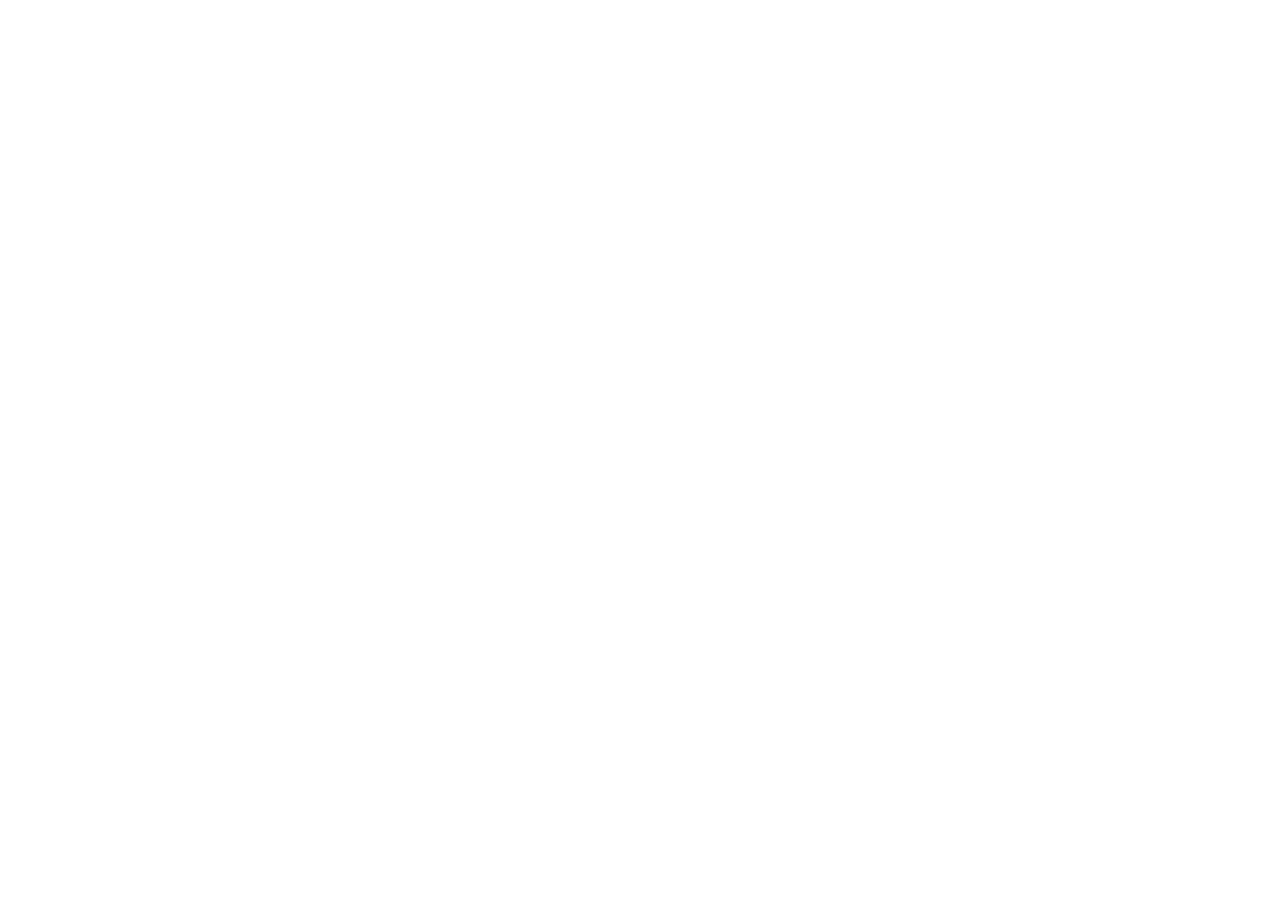
==== 大事件项目/index.html @ 93f0a76f "init project" ====
<!DOCTYPE html>
<html lang="en">
<head>
    <meta charset="UTF-8">
    <meta http-equiv="X-UA-Compatible" content="IE=edge">
    <meta name="viewport" content="width=device-width, initial-scale=1.0">
    <title>Document</title>
</head>
<body>
    
</body>
</html>
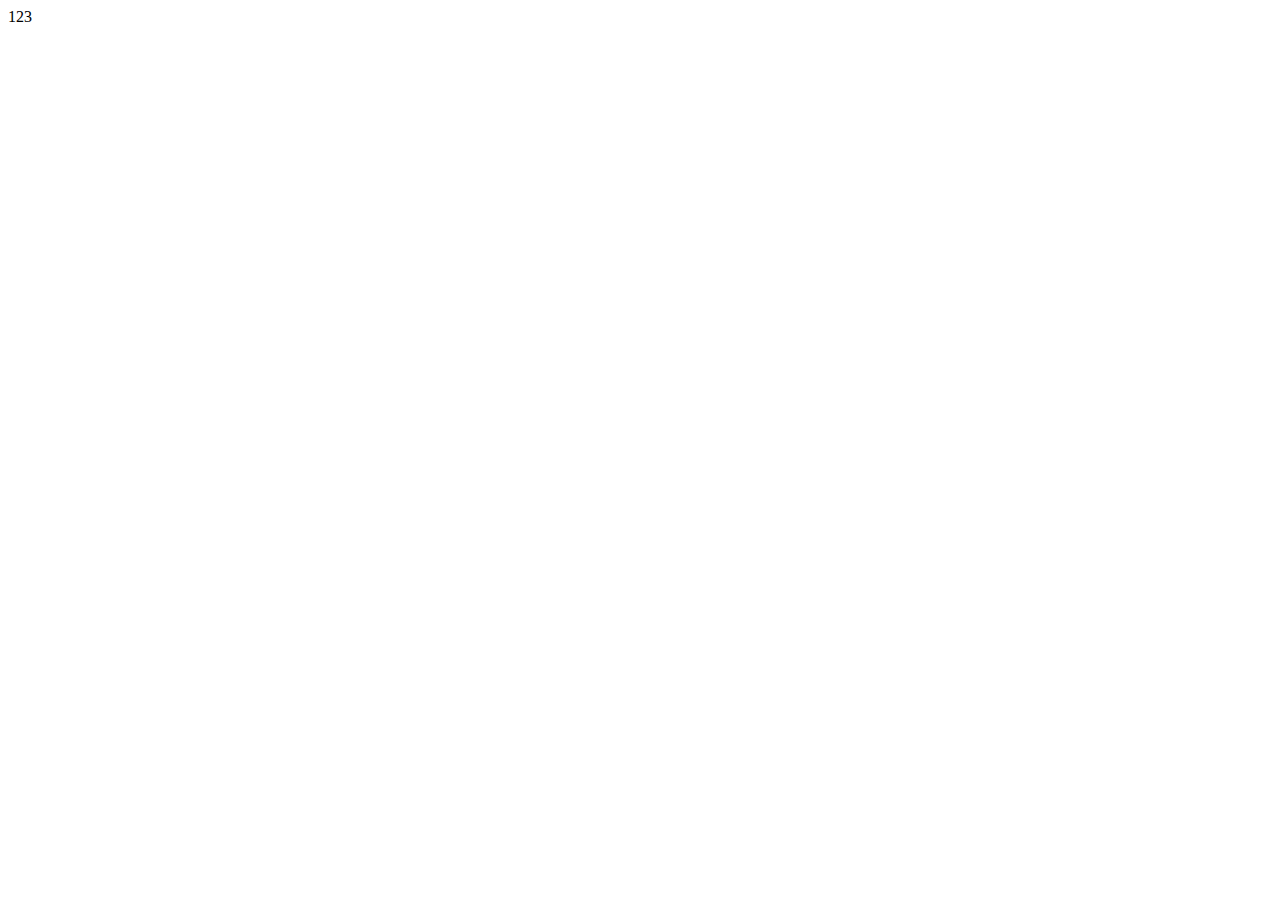
==== commit 464b5185: "完成了登录注册功能的开发" ====
--- a/大事件项目/index.html
+++ b/大事件项目/index.html
@@ -7,6 +7,6 @@
     <title>Document</title>
 </head>
 <body>
-    
+    <div> 123</div>
 </body>
 </html>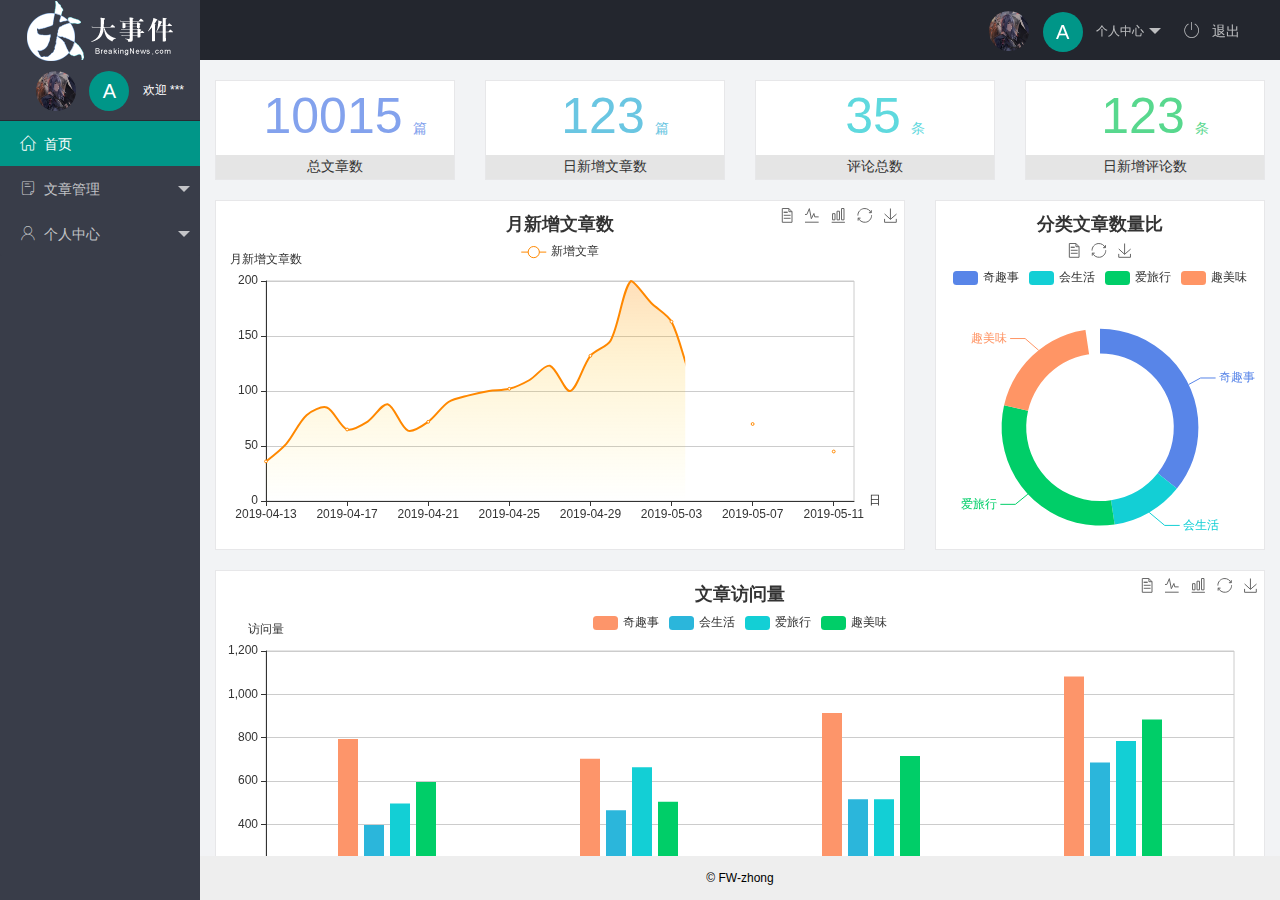
==== commit c404fee9: "完成了主页功能的开发" ====
--- a/大事件项目/index.html
+++ b/大事件项目/index.html
@@ -1,12 +1,96 @@
 <!DOCTYPE html>
 <html lang="en">
+
 <head>
     <meta charset="UTF-8">
     <meta http-equiv="X-UA-Compatible" content="IE=edge">
     <meta name="viewport" content="width=device-width, initial-scale=1.0">
-    <title>Document</title>
+    <title>后台主页</title>
+    <link rel="stylesheet" href="./assets/lib/layui/css/layui.css">
+    <link rel="stylesheet" href="./assets/css/index.css">
+    <link rel="stylesheet" href="./assets/fonts/iconfont.css">
 </head>
+
 <body>
-    <div> 123</div>
+    <div class="layui-layout layui-layout-admin">
+        <div class="layui-header">
+            <div class="layui-logo layui-hide-xs layui-bg-black">
+                <img src="./assets/images/logo.png">
+            </div>
+            <!-- 头部区域（可配合layui 已有的水平导航） -->
+            <ul class="layui-nav layui-layout-left">
+                <!-- 移动端显示 -->
+                <li class="layui-nav-item layui-show-xs-inline-block layui-hide-sm" lay-header-event="menuLeft">
+                    <i class="layui-icon layui-icon-spread-left"></i>
+                </li>
+            </ul>
+            <ul class="layui-nav layui-layout-right">
+                <li class="layui-nav-item layui-hide layui-show-md-inline-block">
+                    <a href="javascript:;" class="userinfo">
+                        <img src="./assets/images/dinisha.png" class="layui-nav-img">
+                        <span class="text-avatar">A</span>
+                        个人中心
+                    </a>
+                    <dl class="layui-nav-child">
+                        <dd><a href="">基本资料</a></dd>
+                        <dd><a href="">更换头像</a></dd>
+                        <dd><a href="">重置密码</a></dd>
+                    </dl>
+                </li>
+                <li class="layui-nav-item">
+                    <a href="javascript:;" id="btnLogout"><span class="iconfont icon-tuichu"></span> 退出</a>
+                </li>
+            </ul>
+        </div>
+
+        <div class="layui-side layui-bg-black">
+            <div class="layui-side-scroll">
+                <div  class="userinfo">
+                    <img src="./assets/images/dinisha.png" class="layui-nav-img">
+                    <span class="text-avatar">A</span>
+                    <span id="welcome">欢迎 ***</span>
+                </div>
+                <!-- 左侧导航区域（可配合layui已有的垂直导航） -->
+                <ul class="layui-nav layui-nav-tree" lay-shrink="all">
+                    <li class="layui-nav-item layui-this"><a href="./home/dashboard.html" target="fm">
+                            <span class="iconfont icon-home"></span>首页</a></li>
+                    <li class="layui-nav-item">
+                        <a class="" href="javascript:;">
+                            <span class="iconfont icon-16"></span>文章管理</a>
+                        <dl class="layui-nav-child">
+                            <dd><a href="javascript:;"><i class="layui-icon layui-icon-app"></i> 文章类别</a></dd>
+                            <dd><a href="javascript:;"><i class="layui-icon layui-icon-app"></i> 文章列表</a></dd>
+                            <dd><a href="javascript:;"><i class="layui-icon layui-icon-app"></i> 发布文章</a></dd>
+                        </dl>
+                    </li>
+                    <li class="layui-nav-item">
+                        <a href="javascript:;">
+                            <span class="iconfont icon-user"></span>个人中心</a>
+                        <dl class="layui-nav-child">
+                            <dd><a href="javascript:;"><i class="layui-icon layui-icon-app"></i> 基本资料</a></dd>
+                            <dd><a href="javascript:;"><i class="layui-icon layui-icon-app"></i> 更换头像</a></dd>
+                            <dd><a href="javascript:;"><i class="layui-icon layui-icon-app"></i> 重置密码</a></dd>
+                        </dl>
+                    </li>
+                </ul>
+            </div>
+        </div>
+
+        <div class="layui-body">
+            <!-- 内容主体区域 -->
+            <iframe name="fm" src="./home/dashboard.html" frameborder="0">
+
+            </iframe>
+        </div>
+
+        <div class="layui-footer">
+            © FW-zhong
+        </div>
+    </div>
+    <script src="./assets/lib/layui/layui.all.js"></script>
+    <script src="./assets/lib/jquery.js"></script>
+    <script src="./assets/js/baseAPI.js"></script>
+    <script src="./assets/js/index.js"></script>
 </body>
+
 </html>--- a/大事件项目/assets/lib/layui/css/layui.css
+++ b/大事件项目/assets/lib/layui/css/layui.css
@@ -0,0 +1,2 @@
+/** layui-v2.5.5 MIT License By https://www.layui.com */
+ .layui-inline,img{display:inline-block;vertical-align:middle}h1,h2,h3,h4,h5,h6{font-weight:400}.layui-edge,.layui-header,.layui-inline,.layui-main{position:relative}.layui-body,.layui-edge,.layui-elip{overflow:hidden}.layui-btn,.layui-edge,.layui-inline,img{vertical-align:middle}.layui-btn,.layui-disabled,.layui-icon,.layui-unselect{-moz-user-select:none;-webkit-user-select:none;-ms-user-select:none}.layui-elip,.layui-form-checkbox span,.layui-form-pane .layui-form-label{text-overflow:ellipsis;white-space:nowrap}.layui-breadcrumb,.layui-tree-btnGroup{visibility:hidden}blockquote,body,button,dd,div,dl,dt,form,h1,h2,h3,h4,h5,h6,input,li,ol,p,pre,td,textarea,th,ul{margin:0;padding:0;-webkit-tap-highlight-color:rgba(0,0,0,0)}a:active,a:hover{outline:0}img{border:none}li{list-style:none}table{border-collapse:collapse;border-spacing:0}h4,h5,h6{font-size:100%}button,input,optgroup,option,select,textarea{font-family:inherit;font-size:inherit;font-style:inherit;font-weight:inherit;outline:0}pre{white-space:pre-wrap;white-space:-moz-pre-wrap;white-space:-pre-wrap;white-space:-o-pre-wrap;word-wrap:break-word}body{line-height:24px;font:14px Helvetica Neue,Helvetica,PingFang SC,Tahoma,Arial,sans-serif}hr{height:1px;margin:10px 0;border:0;clear:both}a{color:#333;text-decoration:none}a:hover{color:#777}a cite{font-style:normal;*cursor:pointer}.layui-border-box,.layui-border-box *{box-sizing:border-box}.layui-box,.layui-box *{box-sizing:content-box}.layui-clear{clear:both;*zoom:1}.layui-clear:after{content:'\20';clear:both;*zoom:1;display:block;height:0}.layui-inline{*display:inline;*zoom:1}.layui-edge{display:inline-block;width:0;height:0;border-width:6px;border-style:dashed;border-color:transparent}.layui-edge-top{top:-4px;border-bottom-color:#999;border-bottom-style:solid}.layui-edge-right{border-left-color:#999;border-left-style:solid}.layui-edge-bottom{top:2px;border-top-color:#999;border-top-style:solid}.layui-edge-left{border-right-color:#999;border-right-style:solid}.layui-disabled,.layui-disabled:hover{color:#d2d2d2!important;cursor:not-allowed!important}.layui-circle{border-radius:100%}.layui-show{display:block!important}.layui-hide{display:none!important}@font-face{font-family:layui-icon;src:url(../font/iconfont.eot?v=250);src:url(../font/iconfont.eot?v=250#iefix) format('embedded-opentype'),url(../font/iconfont.woff2?v=250) format('woff2'),url(../font/iconfont.woff?v=250) format('woff'),url(../font/iconfont.ttf?v=250) format('truetype'),url(../font/iconfont.svg?v=250#layui-icon) format('svg')}.layui-icon{font-family:layui-icon!important;font-size:16px;font-style:normal;-webkit-font-smoothing:antialiased;-moz-osx-font-smoothing:grayscale}.layui-icon-reply-fill:before{content:"\e611"}.layui-icon-set-fill:before{content:"\e614"}.layui-icon-menu-fill:before{content:"\e60f"}.layui-icon-search:before{content:"\e615"}.layui-icon-share:before{content:"\e641"}.layui-icon-set-sm:before{content:"\e620"}.layui-icon-engine:before{content:"\e628"}.layui-icon-close:before{content:"\1006"}.layui-icon-close-fill:before{content:"\1007"}.layui-icon-chart-screen:before{content:"\e629"}.layui-icon-star:before{content:"\e600"}.layui-icon-circle-dot:before{content:"\e617"}.layui-icon-chat:before{content:"\e606"}.layui-icon-release:before{content:"\e609"}.layui-icon-list:before{content:"\e60a"}.layui-icon-chart:before{content:"\e62c"}.layui-icon-ok-circle:before{content:"\1005"}.layui-icon-layim-theme:before{content:"\e61b"}.layui-icon-table:before{content:"\e62d"}.layui-icon-right:before{content:"\e602"}.layui-icon-left:before{content:"\e603"}.layui-icon-cart-simple:before{content:"\e698"}.layui-icon-face-cry:before{content:"\e69c"}.layui-icon-face-smile:before{content:"\e6af"}.layui-icon-survey:before{content:"\e6b2"}.layui-icon-tree:before{content:"\e62e"}.layui-icon-upload-circle:before{content:"\e62f"}.layui-icon-add-circle:before{content:"\e61f"}.layui-icon-download-circle:before{content:"\e601"}.layui-icon-templeate-1:before{content:"\e630"}.layui-icon-util:before{content:"\e631"}.layui-icon-face-surprised:before{content:"\e664"}.layui-icon-edit:before{content:"\e642"}.layui-icon-speaker:before{content:"\e645"}.layui-icon-down:before{content:"\e61a"}.layui-icon-file:before{content:"\e621"}.layui-icon-layouts:before{content:"\e632"}.layui-icon-rate-half:before{content:"\e6c9"}.layui-icon-add-circle-fine:before{content:"\e608"}.layui-icon-prev-circle:before{content:"\e633"}.layui-icon-read:before{content:"\e705"}.layui-icon-404:before{content:"\e61c"}.layui-icon-carousel:before{content:"\e634"}.layui-icon-help:before{content:"\e607"}.layui-icon-code-circle:before{content:"\e635"}.layui-icon-water:before{content:"\e636"}.layui-icon-username:before{content:"\e66f"}.layui-icon-find-fill:before{content:"\e670"}.layui-icon-about:before{content:"\e60b"}.layui-icon-location:before{content:"\e715"}.layui-icon-up:before{content:"\e619"}.layui-icon-pause:before{content:"\e651"}.layui-icon-date:before{content:"\e637"}.layui-icon-layim-uploadfile:before{content:"\e61d"}.layui-icon-delete:before{content:"\e640"}.layui-icon-play:before{content:"\e652"}.layui-icon-top:before{content:"\e604"}.layui-icon-friends:before{content:"\e612"}.layui-icon-refresh-3:before{content:"\e9aa"}.layui-icon-ok:before{content:"\e605"}.layui-icon-layer:before{content:"\e638"}.layui-icon-face-smile-fine:before{content:"\e60c"}.layui-icon-dollar:before{content:"\e659"}.layui-icon-group:before{content:"\e613"}.layui-icon-layim-download:before{content:"\e61e"}.layui-icon-picture-fine:before{content:"\e60d"}.layui-icon-link:before{content:"\e64c"}.layui-icon-diamond:before{content:"\e735"}.layui-icon-log:before{content:"\e60e"}.layui-icon-rate-solid:before{content:"\e67a"}.layui-icon-fonts-del:before{content:"\e64f"}.layui-icon-unlink:before{content:"\e64d"}.layui-icon-fonts-clear:before{content:"\e639"}.layui-icon-triangle-r:before{content:"\e623"}.layui-icon-circle:before{content:"\e63f"}.layui-icon-radio:before{content:"\e643"}.layui-icon-align-center:before{content:"\e647"}.layui-icon-align-right:before{content:"\e648"}.layui-icon-align-left:before{content:"\e649"}.layui-icon-loading-1:before{content:"\e63e"}.layui-icon-return:before{content:"\e65c"}.layui-icon-fonts-strong:before{content:"\e62b"}.layui-icon-upload:before{content:"\e67c"}.layui-icon-dialogue:before{content:"\e63a"}.layui-icon-video:before{content:"\e6ed"}.layui-icon-headset:before{content:"\e6fc"}.layui-icon-cellphone-fine:before{content:"\e63b"}.layui-icon-add-1:before{content:"\e654"}.layui-icon-face-smile-b:before{content:"\e650"}.layui-icon-fonts-html:before{content:"\e64b"}.layui-icon-form:before{content:"\e63c"}.layui-icon-cart:before{content:"\e657"}.layui-icon-camera-fill:before{content:"\e65d"}.layui-icon-tabs:before{content:"\e62a"}.layui-icon-fonts-code:before{content:"\e64e"}.layui-icon-fire:before{content:"\e756"}.layui-icon-set:before{content:"\e716"}.layui-icon-fonts-u:before{content:"\e646"}.layui-icon-triangle-d:before{content:"\e625"}.layui-icon-tips:before{content:"\e702"}.layui-icon-picture:before{content:"\e64a"}.layui-icon-more-vertical:before{content:"\e671"}.layui-icon-flag:before{content:"\e66c"}.layui-icon-loading:before{content:"\e63d"}.layui-icon-fonts-i:before{content:"\e644"}.layui-icon-refresh-1:before{content:"\e666"}.layui-icon-rmb:before{content:"\e65e"}.layui-icon-home:before{content:"\e68e"}.layui-icon-user:before{content:"\e770"}.layui-icon-notice:before{content:"\e667"}.layui-icon-login-weibo:before{content:"\e675"}.layui-icon-voice:before{content:"\e688"}.layui-icon-upload-drag:before{content:"\e681"}.layui-icon-login-qq:before{content:"\e676"}.layui-icon-snowflake:before{content:"\e6b1"}.layui-icon-file-b:before{content:"\e655"}.layui-icon-template:before{content:"\e663"}.layui-icon-auz:before{content:"\e672"}.layui-icon-console:before{content:"\e665"}.layui-icon-app:before{content:"\e653"}.layui-icon-prev:before{content:"\e65a"}.layui-icon-website:before{content:"\e7ae"}.layui-icon-next:before{content:"\e65b"}.layui-icon-component:before{content:"\e857"}.layui-icon-more:before{content:"\e65f"}.layui-icon-login-wechat:before{content:"\e677"}.layui-icon-shrink-right:before{content:"\e668"}.layui-icon-spread-left:before{content:"\e66b"}.layui-icon-camera:before{content:"\e660"}.layui-icon-note:before{content:"\e66e"}.layui-icon-refresh:before{content:"\e669"}.layui-icon-female:before{content:"\e661"}.layui-icon-male:before{content:"\e662"}.layui-icon-password:before{content:"\e673"}.layui-icon-senior:before{content:"\e674"}.layui-icon-theme:before{content:"\e66a"}.layui-icon-tread:before{content:"\e6c5"}.layui-icon-praise:before{content:"\e6c6"}.layui-icon-star-fill:before{content:"\e658"}.layui-icon-rate:before{content:"\e67b"}.layui-icon-template-1:before{content:"\e656"}.layui-icon-vercode:before{content:"\e679"}.layui-icon-cellphone:before{content:"\e678"}.layui-icon-screen-full:before{content:"\e622"}.layui-icon-screen-restore:before{content:"\e758"}.layui-icon-cols:before{content:"\e610"}.layui-icon-export:before{content:"\e67d"}.layui-icon-print:before{content:"\e66d"}.layui-icon-slider:before{content:"\e714"}.layui-icon-addition:before{content:"\e624"}.layui-icon-subtraction:before{content:"\e67e"}.layui-icon-service:before{content:"\e626"}.layui-icon-transfer:before{content:"\e691"}.layui-main{width:1140px;margin:0 auto}.layui-header{z-index:1000;height:60px}.layui-header a:hover{transition:all .5s;-webkit-transition:all .5s}.layui-side{position:fixed;left:0;top:0;bottom:0;z-index:999;width:200px;overflow-x:hidden}.layui-side-scroll{position:relative;width:220px;height:100%;overflow-x:hidden}.layui-body{position:absolute;left:200px;right:0;top:0;bottom:0;z-index:998;width:auto;overflow-y:auto;box-sizing:border-box}.layui-layout-body{overflow:hidden}.layui-layout-admin .layui-header{background-color:#23262E}.layui-layout-admin .layui-side{top:60px;width:200px;overflow-x:hidden}.layui-layout-admin .layui-body{position:fixed;top:60px;bottom:44px}.layui-layout-admin .layui-main{width:auto;margin:0 15px}.layui-layout-admin .layui-footer{position:fixed;left:200px;right:0;bottom:0;height:44px;line-height:44px;padding:0 15px;background-color:#eee}.layui-layout-admin .layui-logo{position:absolute;left:0;top:0;width:200px;height:100%;line-height:60px;text-align:center;color:#009688;font-size:16px}.layui-layout-admin .layui-header .layui-nav{background:0 0}.layui-layout-left{position:absolute!important;left:200px;top:0}.layui-layout-right{position:absolute!important;right:0;top:0}.layui-container{position:relative;margin:0 auto;padding:0 15px;box-sizing:border-box}.layui-fluid{position:relative;margin:0 auto;padding:0 15px}.layui-row:after,.layui-row:before{content:'';display:block;clear:both}.layui-col-lg1,.layui-col-lg10,.layui-col-lg11,.layui-col-lg12,.layui-col-lg2,.layui-col-lg3,.layui-col-lg4,.layui-col-lg5,.layui-col-lg6,.layui-col-lg7,.layui-col-lg8,.layui-col-lg9,.layui-col-md1,.layui-col-md10,.layui-col-md11,.layui-col-md12,.layui-col-md2,.layui-col-md3,.layui-col-md4,.layui-col-md5,.layui-col-md6,.layui-col-md7,.layui-col-md8,.layui-col-md9,.layui-col-sm1,.layui-col-sm10,.layui-col-sm11,.layui-col-sm12,.layui-col-sm2,.layui-col-sm3,.layui-col-sm4,.layui-col-sm5,.layui-col-sm6,.layui-col-sm7,.layui-col-sm8,.layui-col-sm9,.layui-col-xs1,.layui-col-xs10,.layui-col-xs11,.layui-col-xs12,.layui-col-xs2,.layui-col-xs3,.layui-col-xs4,.layui-col-xs5,.layui-col-xs6,.layui-col-xs7,.layui-col-xs8,.layui-col-xs9{position:relative;display:block;box-sizing:border-box}.layui-col-xs1,.layui-col-xs10,.layui-col-xs11,.layui-col-xs12,.layui-col-xs2,.layui-col-xs3,.layui-col-xs4,.layui-col-xs5,.layui-col-xs6,.layui-col-xs7,.layui-col-xs8,.layui-col-xs9{float:left}.layui-col-xs1{width:8.33333333%}.layui-col-xs2{width:16.66666667%}.layui-col-xs3{width:25%}.layui-col-xs4{width:33.33333333%}.layui-col-xs5{width:41.66666667%}.layui-col-xs6{width:50%}.layui-col-xs7{width:58.33333333%}.layui-col-xs8{width:66.66666667%}.layui-col-xs9{width:75%}.layui-col-xs10{width:83.33333333%}.layui-col-xs11{width:91.66666667%}.layui-col-xs12{width:100%}.layui-col-xs-offset1{margin-left:8.33333333%}.layui-col-xs-offset2{margin-left:16.66666667%}.layui-col-xs-offset3{margin-left:25%}.layui-col-xs-offset4{margin-left:33.33333333%}.layui-col-xs-offset5{margin-left:41.66666667%}.layui-col-xs-offset6{margin-left:50%}.layui-col-xs-offset7{margin-left:58.33333333%}.layui-col-xs-offset8{margin-left:66.66666667%}.layui-col-xs-offset9{margin-left:75%}.layui-col-xs-offset10{margin-left:83.33333333%}.layui-col-xs-offset11{margin-left:91.66666667%}.layui-col-xs-offset12{margin-left:100%}@media screen and (max-width:768px){.layui-hide-xs{display:none!important}.layui-show-xs-block{display:block!important}.layui-show-xs-inline{display:inline!important}.layui-show-xs-inline-block{display:inline-block!important}}@media screen and (min-width:768px){.layui-container{width:750px}.layui-hide-sm{display:none!important}.layui-show-sm-block{display:block!important}.layui-show-sm-inline{display:inline!important}.layui-show-sm-inline-block{display:inline-block!important}.layui-col-sm1,.layui-col-sm10,.layui-col-sm11,.layui-col-sm12,.layui-col-sm2,.layui-col-sm3,.layui-col-sm4,.layui-col-sm5,.layui-col-sm6,.layui-col-sm7,.layui-col-sm8,.layui-col-sm9{float:left}.layui-col-sm1{width:8.33333333%}.layui-col-sm2{width:16.66666667%}.layui-col-sm3{width:25%}.layui-col-sm4{width:33.33333333%}.layui-col-sm5{width:41.66666667%}.layui-col-sm6{width:50%}.layui-col-sm7{width:58.33333333%}.layui-col-sm8{width:66.66666667%}.layui-col-sm9{width:75%}.layui-col-sm10{width:83.33333333%}.layui-col-sm11{width:91.66666667%}.layui-col-sm12{width:100%}.layui-col-sm-offset1{margin-left:8.33333333%}.layui-col-sm-offset2{margin-left:16.66666667%}.layui-col-sm-offset3{margin-left:25%}.layui-col-sm-offset4{margin-left:33.33333333%}.layui-col-sm-offset5{margin-left:41.66666667%}.layui-col-sm-offset6{margin-left:50%}.layui-col-sm-offset7{margin-left:58.33333333%}.layui-col-sm-offset8{margin-left:66.66666667%}.layui-col-sm-offset9{margin-left:75%}.layui-col-sm-offset10{margin-left:83.33333333%}.layui-col-sm-offset11{margin-left:91.66666667%}.layui-col-sm-offset12{margin-left:100%}}@media screen and (min-width:992px){.layui-container{width:970px}.layui-hide-md{display:none!important}.layui-show-md-block{display:block!important}.layui-show-md-inline{display:inline!important}.layui-show-md-inline-block{display:inline-block!important}.layui-col-md1,.layui-col-md10,.layui-col-md11,.layui-col-md12,.layui-col-md2,.layui-col-md3,.layui-col-md4,.layui-col-md5,.layui-col-md6,.layui-col-md7,.layui-col-md8,.layui-col-md9{float:left}.layui-col-md1{width:8.33333333%}.layui-col-md2{width:16.66666667%}.layui-col-md3{width:25%}.layui-col-md4{width:33.33333333%}.layui-col-md5{width:41.66666667%}.layui-col-md6{width:50%}.layui-col-md7{width:58.33333333%}.layui-col-md8{width:66.66666667%}.layui-col-md9{width:75%}.layui-col-md10{width:83.33333333%}.layui-col-md11{width:91.66666667%}.layui-col-md12{width:100%}.layui-col-md-offset1{margin-left:8.33333333%}.layui-col-md-offset2{margin-left:16.66666667%}.layui-col-md-offset3{margin-left:25%}.layui-col-md-offset4{margin-left:33.33333333%}.layui-col-md-offset5{margin-left:41.66666667%}.layui-col-md-offset6{margin-left:50%}.layui-col-md-offset7{margin-left:58.33333333%}.layui-col-md-offset8{margin-left:66.66666667%}.layui-col-md-offset9{margin-left:75%}.layui-col-md-offset10{margin-left:83.33333333%}.layui-col-md-offset11{margin-left:91.66666667%}.layui-col-md-offset12{margin-left:100%}}@media screen and (min-width:1200px){.layui-container{width:1170px}.layui-hide-lg{display:none!important}.layui-show-lg-block{display:block!important}.layui-show-lg-inline{display:inline!important}.layui-show-lg-inline-block{display:inline-block!important}.layui-col-lg1,.layui-col-lg10,.layui-col-lg11,.layui-col-lg12,.layui-col-lg2,.layui-col-lg3,.layui-col-lg4,.layui-col-lg5,.layui-col-lg6,.layui-col-lg7,.layui-col-lg8,.layui-col-lg9{float:left}.layui-col-lg1{width:8.33333333%}.layui-col-lg2{width:16.66666667%}.layui-col-lg3{width:25%}.layui-col-lg4{width:33.33333333%}.layui-col-lg5{width:41.66666667%}.layui-col-lg6{width:50%}.layui-col-lg7{width:58.33333333%}.layui-col-lg8{width:66.66666667%}.layui-col-lg9{width:75%}.layui-col-lg10{width:83.33333333%}.layui-col-lg11{width:91.66666667%}.layui-col-lg12{width:100%}.layui-col-lg-offset1{margin-left:8.33333333%}.layui-col-lg-offset2{margin-left:16.66666667%}.layui-col-lg-offset3{margin-left:25%}.layui-col-lg-offset4{margin-left:33.33333333%}.layui-col-lg-offset5{margin-left:41.66666667%}.layui-col-lg-offset6{margin-left:50%}.layui-col-lg-offset7{margin-left:58.33333333%}.layui-col-lg-offset8{margin-left:66.66666667%}.layui-col-lg-offset9{margin-left:75%}.layui-col-lg-offset10{margin-left:83.33333333%}.layui-col-lg-offset11{margin-left:91.66666667%}.layui-col-lg-offset12{margin-left:100%}}.layui-col-space1{margin:-.5px}.layui-col-space1>*{padding:.5px}.layui-col-space3{margin:-1.5px}.layui-col-space3>*{padding:1.5px}.layui-col-space5{margin:-2.5px}.layui-col-space5>*{padding:2.5px}.layui-col-space8{margin:-3.5px}.layui-col-space8>*{padding:3.5px}.layui-col-space10{margin:-5px}.layui-col-space10>*{padding:5px}.layui-col-space12{margin:-6px}.layui-col-space12>*{padding:6px}.layui-col-space15{margin:-7.5px}.layui-col-space15>*{padding:7.5px}.layui-col-space18{margin:-9px}.layui-col-space18>*{padding:9px}.layui-col-space20{margin:-10px}.layui-col-space20>*{padding:10px}.layui-col-space22{margin:-11px}.layui-col-space22>*{padding:11px}.layui-col-space25{margin:-12.5px}.layui-col-space25>*{padding:12.5px}.layui-col-space30{margin:-15px}.layui-col-space30>*{padding:15px}.layui-btn,.layui-input,.layui-select,.layui-textarea,.layui-upload-button{outline:0;-webkit-appearance:none;transition:all .3s;-webkit-transition:all .3s;box-sizing:border-box}.layui-elem-quote{margin-bottom:10px;padding:15px;line-height:22px;border-left:5px solid #009688;border-radius:0 2px 2px 0;background-color:#f2f2f2}.layui-quote-nm{border-style:solid;border-width:1px 1px 1px 5px;background:0 0}.layui-elem-field{margin-bottom:10px;padding:0;border-width:1px;border-style:solid}.layui-elem-field legend{margin-left:20px;padding:0 10px;font-size:20px;font-weight:300}.layui-field-title{margin:10px 0 20px;border-width:1px 0 0}.layui-field-box{padding:10px 15px}.layui-field-title .layui-field-box{padding:10px 0}.layui-progress{position:relative;height:6px;border-radius:20px;background-color:#e2e2e2}.layui-progress-bar{position:absolute;left:0;top:0;width:0;max-width:100%;height:6px;border-radius:20px;text-align:right;background-color:#5FB878;transition:all .3s;-webkit-transition:all .3s}.layui-progress-big,.layui-progress-big .layui-progress-bar{height:18px;line-height:18px}.layui-progress-text{position:relative;top:-20px;line-height:18px;font-size:12px;color:#666}.layui-progress-big .layui-progress-text{position:static;padding:0 10px;color:#fff}.layui-collapse{border-width:1px;border-style:solid;border-radius:2px}.layui-colla-content,.layui-colla-item{border-top-width:1px;border-top-style:solid}.layui-colla-item:first-child{border-top:none}.layui-colla-title{position:relative;height:42px;line-height:42px;padding:0 15px 0 35px;color:#333;background-color:#f2f2f2;cursor:pointer;font-size:14px;overflow:hidden}.layui-colla-content{display:none;padding:10px 15px;line-height:22px;color:#666}.layui-colla-icon{position:absolute;left:15px;top:0;font-size:14px}.layui-card{margin-bottom:15px;border-radius:2px;background-color:#fff;box-shadow:0 1px 2px 0 rgba(0,0,0,.05)}.layui-card:last-child{margin-bottom:0}.layui-card-header{position:relative;height:42px;line-height:42px;padding:0 15px;border-bottom:1px solid #f6f6f6;color:#333;border-radius:2px 2px 0 0;font-size:14px}.layui-bg-black,.layui-bg-blue,.layui-bg-cyan,.layui-bg-green,.layui-bg-orange,.layui-bg-red{color:#fff!important}.layui-card-body{position:relative;padding:10px 15px;line-height:24px}.layui-card-body[pad15]{padding:15px}.layui-card-body[pad20]{padding:20px}.layui-card-body .layui-table{margin:5px 0}.layui-card .layui-tab{margin:0}.layui-panel-window{position:relative;padding:15px;border-radius:0;border-top:5px solid #E6E6E6;background-color:#fff}.layui-auxiliar-moving{position:fixed;left:0;right:0;top:0;bottom:0;width:100%;height:100%;background:0 0;z-index:9999999999}.layui-form-label,.layui-form-mid,.layui-form-select,.layui-input-block,.layui-input-inline,.layui-textarea{position:relative}.layui-bg-red{background-color:#FF5722!important}.layui-bg-orange{background-color:#FFB800!important}.layui-bg-green{background-color:#009688!important}.layui-bg-cyan{background-color:#2F4056!important}.layui-bg-blue{background-color:#1E9FFF!important}.layui-bg-black{background-color:#393D49!important}.layui-bg-gray{background-color:#eee!important;color:#666!important}.layui-badge-rim,.layui-colla-content,.layui-colla-item,.layui-collapse,.layui-elem-field,.layui-form-pane .layui-form-item[pane],.layui-form-pane .layui-form-label,.layui-input,.layui-layedit,.layui-layedit-tool,.layui-quote-nm,.layui-select,.layui-tab-bar,.layui-tab-card,.layui-tab-title,.layui-tab-title .layui-this:after,.layui-textarea{border-color:#e6e6e6}.layui-timeline-item:before,hr{background-color:#e6e6e6}.layui-text{line-height:22px;font-size:14px;color:#666}.layui-text h1,.layui-text h2,.layui-text h3{font-weight:500;color:#333}.layui-text h1{font-size:30px}.layui-text h2{font-size:24px}.layui-text h3{font-size:18px}.layui-text a:not(.layui-btn){color:#01AAED}.layui-text a:not(.layui-btn):hover{text-decoration:underline}.layui-text ul{padding:5px 0 5px 15px}.layui-text ul li{margin-top:5px;list-style-type:disc}.layui-text em,.layui-word-aux{color:#999!important;padding:0 5px!important}.layui-btn{display:inline-block;height:38px;line-height:38px;padding:0 18px;background-color:#009688;color:#fff;white-space:nowrap;text-align:center;font-size:14px;border:none;border-radius:2px;cursor:pointer}.layui-btn:hover{opacity:.8;filter:alpha(opacity=80);color:#fff}.layui-btn:active{opacity:1;filter:alpha(opacity=100)}.layui-btn+.layui-btn{margin-left:10px}.layui-btn-container{font-size:0}.layui-btn-container .layui-btn{margin-right:10px;margin-bottom:10px}.layui-btn-container .layui-btn+.layui-btn{margin-left:0}.layui-table .layui-btn-container .layui-btn{margin-bottom:9px}.layui-btn-radius{border-radius:100px}.layui-btn .layui-icon{margin-right:3px;font-size:18px;vertical-align:bottom;vertical-align:middle\9}.layui-btn-primary{border:1px solid #C9C9C9;background-color:#fff;color:#555}.layui-btn-primary:hover{border-color:#009688;color:#333}.layui-btn-normal{background-color:#1E9FFF}.layui-btn-warm{background-color:#FFB800}.layui-btn-danger{background-color:#FF5722}.layui-btn-checked{background-color:#5FB878}.layui-btn-disabled,.layui-btn-disabled:active,.layui-btn-disabled:hover{border:1px solid #e6e6e6;background-color:#FBFBFB;color:#C9C9C9;cursor:not-allowed;opacity:1}.layui-btn-lg{height:44px;line-height:44px;padding:0 25px;font-size:16px}.layui-btn-sm{height:30px;line-height:30px;padding:0 10px;font-size:12px}.layui-btn-sm i{font-size:16px!important}.layui-btn-xs{height:22px;line-height:22px;padding:0 5px;font-size:12px}.layui-btn-xs i{font-size:14px!important}.layui-btn-group{display:inline-block;vertical-align:middle;font-size:0}.layui-btn-group .layui-btn{margin-left:0!important;margin-right:0!important;border-left:1px solid rgba(255,255,255,.5);border-radius:0}.layui-btn-group .layui-btn-primary{border-left:none}.layui-btn-group .layui-btn-primary:hover{border-color:#C9C9C9;color:#009688}.layui-btn-group .layui-btn:first-child{border-left:none;border-radius:2px 0 0 2px}.layui-btn-group .layui-btn-primary:first-child{border-left:1px solid #c9c9c9}.layui-btn-group .layui-btn:last-child{border-radius:0 2px 2px 0}.layui-btn-group .layui-btn+.layui-btn{margin-left:0}.layui-btn-group+.layui-btn-group{margin-left:10px}.layui-btn-fluid{width:100%}.layui-input,.layui-select,.layui-textarea{height:38px;line-height:1.3;line-height:38px\9;border-width:1px;border-style:solid;background-color:#fff;border-radius:2px}.layui-input::-webkit-input-placeholder,.layui-select::-webkit-input-placeholder,.layui-textarea::-webkit-input-placeholder{line-height:1.3}.layui-input,.layui-textarea{display:block;width:100%;padding-left:10px}.layui-input:hover,.layui-textarea:hover{border-color:#D2D2D2!important}.layui-input:focus,.layui-textarea:focus{border-color:#C9C9C9!important}.layui-textarea{min-height:100px;height:auto;line-height:20px;padding:6px 10px;resize:vertical}.layui-select{padding:0 10px}.layui-form input[type=checkbox],.layui-form input[type=radio],.layui-form select{display:none}.layui-form [lay-ignore]{display:initial}.layui-form-item{margin-bottom:15px;clear:both;*zoom:1}.layui-form-item:after{content:'\20';clear:both;*zoom:1;display:block;height:0}.layui-form-label{float:left;display:block;padding:9px 15px;width:80px;font-weight:400;line-height:20px;text-align:right}.layui-form-label-col{display:block;float:none;padding:9px 0;line-height:20px;text-align:left}.layui-form-item .layui-inline{margin-bottom:5px;margin-right:10px}.layui-input-block{margin-left:110px;min-height:36px}.layui-input-inline{display:inline-block;vertical-align:middle}.layui-form-item .layui-input-inline{float:left;width:190px;margin-right:10px}.layui-form-text .layui-input-inline{width:auto}.layui-form-mid{float:left;display:block;padding:9px 0!important;line-height:20px;margin-right:10px}.layui-form-danger+.layui-form-select .layui-input,.layui-form-danger:focus{border-color:#FF5722!important}.layui-form-select .layui-input{padding-right:30px;cursor:pointer}.layui-form-select .layui-edge{position:absolute;right:10px;top:50%;margin-top:-3px;cursor:pointer;border-width:6px;border-top-color:#c2c2c2;border-top-style:solid;transition:all .3s;-webkit-transition:all .3s}.layui-form-select dl{display:none;position:absolute;left:0;top:42px;padding:5px 0;z-index:899;min-width:100%;border:1px solid #d2d2d2;max-height:300px;overflow-y:auto;background-color:#fff;border-radius:2px;box-shadow:0 2px 4px rgba(0,0,0,.12);box-sizing:border-box}.layui-form-select dl dd,.layui-form-select dl dt{padding:0 10px;line-height:36px;white-space:nowrap;overflow:hidden;text-overflow:ellipsis}.layui-form-select dl dt{font-size:12px;color:#999}.layui-form-select dl dd{cursor:pointer}.layui-form-select dl dd:hover{background-color:#f2f2f2;-webkit-transition:.5s all;transition:.5s all}.layui-form-select .layui-select-group dd{padding-left:20px}.layui-form-select dl dd.layui-select-tips{padding-left:10px!important;color:#999}.layui-form-select dl dd.layui-this{background-color:#5FB878;color:#fff}.layui-form-checkbox,.layui-form-select dl dd.layui-disabled{background-color:#fff}.layui-form-selected dl{display:block}.layui-form-checkbox,.layui-form-checkbox *,.layui-form-switch{display:inline-block;vertical-align:middle}.layui-form-selected .layui-edge{margin-top:-9px;-webkit-transform:rotate(180deg);transform:rotate(180deg);margin-top:-3px\9}:root .layui-form-selected .layui-edge{margin-top:-9px\0/IE9}.layui-form-selectup dl{top:auto;bottom:42px}.layui-select-none{margin:5px 0;text-align:center;color:#999}.layui-select-disabled .layui-disabled{border-color:#eee!important}.layui-select-disabled .layui-edge{border-top-color:#d2d2d2}.layui-form-checkbox{position:relative;height:30px;line-height:30px;margin-right:10px;padding-right:30px;cursor:pointer;font-size:0;-webkit-transition:.1s linear;transition:.1s linear;box-sizing:border-box}.layui-form-checkbox span{padding:0 10px;height:100%;font-size:14px;border-radius:2px 0 0 2px;background-color:#d2d2d2;color:#fff;overflow:hidden}.layui-form-checkbox:hover span{background-color:#c2c2c2}.layui-form-checkbox i{position:absolute;right:0;top:0;width:30px;height:28px;border:1px solid #d2d2d2;border-left:none;border-radius:0 2px 2px 0;color:#fff;font-size:20px;text-align:center}.layui-form-checkbox:hover i{border-color:#c2c2c2;color:#c2c2c2}.layui-form-checked,.layui-form-checked:hover{border-color:#5FB878}.layui-form-checked span,.layui-form-checked:hover span{background-color:#5FB878}.layui-form-checked i,.layui-form-checked:hover i{color:#5FB878}.layui-form-item .layui-form-checkbox{margin-top:4px}.layui-form-checkbox[lay-skin=primary]{height:auto!important;line-height:normal!important;min-width:18px;min-height:18px;border:none!important;margin-right:0;padding-left:28px;padding-right:0;background:0 0}.layui-form-checkbox[lay-skin=primary] span{padding-left:0;padding-right:15px;line-height:18px;background:0 0;color:#666}.layui-form-checkbox[lay-skin=primary] i{right:auto;left:0;width:16px;height:16px;line-height:16px;border:1px solid #d2d2d2;font-size:12px;border-radius:2px;background-color:#fff;-webkit-transition:.1s linear;transition:.1s linear}.layui-form-checkbox[lay-skin=primary]:hover i{border-color:#5FB878;color:#fff}.layui-form-checked[lay-skin=primary] i{border-color:#5FB878!important;background-color:#5FB878;color:#fff}.layui-checkbox-disbaled[lay-skin=primary] span{background:0 0!important;color:#c2c2c2}.layui-checkbox-disbaled[lay-skin=primary]:hover i{border-color:#d2d2d2}.layui-form-item .layui-form-checkbox[lay-skin=primary]{margin-top:10px}.layui-form-switch{position:relative;height:22px;line-height:22px;min-width:35px;padding:0 5px;margin-top:8px;border:1px solid #d2d2d2;border-radius:20px;cursor:pointer;background-color:#fff;-webkit-transition:.1s linear;transition:.1s linear}.layui-form-switch i{position:absolute;left:5px;top:3px;width:16px;height:16px;border-radius:20px;background-color:#d2d2d2;-webkit-transition:.1s linear;transition:.1s linear}.layui-form-switch em{position:relative;top:0;width:25px;margin-left:21px;padding:0!important;text-align:center!important;color:#999!important;font-style:normal!important;font-size:12px}.layui-form-onswitch{border-color:#5FB878;background-color:#5FB878}.layui-checkbox-disbaled,.layui-checkbox-disbaled i{border-color:#e2e2e2!important}.layui-form-onswitch i{left:100%;margin-left:-21px;background-color:#fff}.layui-form-onswitch em{margin-left:5px;margin-right:21px;color:#fff!important}.layui-checkbox-disbaled span{background-color:#e2e2e2!important}.layui-checkbox-disbaled:hover i{color:#fff!important}[lay-radio]{display:none}.layui-form-radio,.layui-form-radio *{display:inline-block;vertical-align:middle}.layui-form-radio{line-height:28px;margin:6px 10px 0 0;padding-right:10px;cursor:pointer;font-size:0}.layui-form-radio *{font-size:14px}.layui-form-radio>i{margin-right:8px;font-size:22px;color:#c2c2c2}.layui-form-radio>i:hover,.layui-form-radioed>i{color:#5FB878}.layui-radio-disbaled>i{color:#e2e2e2!important}.layui-form-pane .layui-form-label{width:110px;padding:8px 15px;height:38px;line-height:20px;border-width:1px;border-style:solid;border-radius:2px 0 0 2px;text-align:center;background-color:#FBFBFB;overflow:hidden;box-sizing:border-box}.layui-form-pane .layui-input-inline{margin-left:-1px}.layui-form-pane .layui-input-block{margin-left:110px;left:-1px}.layui-form-pane .layui-input{border-radius:0 2px 2px 0}.layui-form-pane .layui-form-text .layui-form-label{float:none;width:100%;border-radius:2px;box-sizing:border-box;text-align:left}.layui-form-pane .layui-form-text .layui-input-inline{display:block;margin:0;top:-1px;clear:both}.layui-form-pane .layui-form-text .layui-input-block{margin:0;left:0;top:-1px}.layui-form-pane .layui-form-text .layui-textarea{min-height:100px;border-radius:0 0 2px 2px}.layui-form-pane .layui-form-checkbox{margin:4px 0 4px 10px}.layui-form-pane .layui-form-radio,.layui-form-pane .layui-form-switch{margin-top:6px;margin-left:10px}.layui-form-pane .layui-form-item[pane]{position:relative;border-width:1px;border-style:solid}.layui-form-pane .layui-form-item[pane] .layui-form-label{position:absolute;left:0;top:0;height:100%;border-width:0 1px 0 0}.layui-form-pane .layui-form-item[pane] .layui-input-inline{margin-left:110px}@media screen and (max-width:450px){.layui-form-item .layui-form-label{text-overflow:ellipsis;overflow:hidden;white-space:nowrap}.layui-form-item .layui-inline{display:block;margin-right:0;margin-bottom:20px;clear:both}.layui-form-item .layui-inline:after{content:'\20';clear:both;display:block;height:0}.layui-form-item .layui-input-inline{display:block;float:none;left:-3px;width:auto;margin:0 0 10px 112px}.layui-form-item .layui-input-inline+.layui-form-mid{margin-left:110px;top:-5px;padding:0}.layui-form-item .layui-form-checkbox{margin-right:5px;margin-bottom:5px}}.layui-layedit{border-width:1px;border-style:solid;border-radius:2px}.layui-layedit-tool{padding:3px 5px;border-bottom-width:1px;border-bottom-style:solid;font-size:0}.layedit-tool-fixed{position:fixed;top:0;border-top:1px solid #e2e2e2}.layui-layedit-tool .layedit-tool-mid,.layui-layedit-tool .layui-icon{display:inline-block;vertical-align:middle;text-align:center;font-size:14px}.layui-layedit-tool .layui-icon{position:relative;width:32px;height:30px;line-height:30px;margin:3px 5px;color:#777;cursor:pointer;border-radius:2px}.layui-layedit-tool .layui-icon:hover{color:#393D49}.layui-layedit-tool .layui-icon:active{color:#000}.layui-layedit-tool .layedit-tool-active{background-color:#e2e2e2;color:#000}.layui-layedit-tool .layui-disabled,.layui-layedit-tool .layui-disabled:hover{color:#d2d2d2;cursor:not-allowed}.layui-layedit-tool .layedit-tool-mid{width:1px;height:18px;margin:0 10px;background-color:#d2d2d2}.layedit-tool-html{width:50px!important;font-size:30px!important}.layedit-tool-b,.layedit-tool-code,.layedit-tool-help{font-size:16px!important}.layedit-tool-d,.layedit-tool-face,.layedit-tool-image,.layedit-tool-unlink{font-size:18px!important}.layedit-tool-image input{position:absolute;font-size:0;left:0;top:0;width:100%;height:100%;opacity:.01;filter:Alpha(opacity=1);cursor:pointer}.layui-layedit-iframe iframe{display:block;width:100%}#LAY_layedit_code{overflow:hidden}.layui-laypage{display:inline-block;*display:inline;*zoom:1;vertical-align:middle;margin:10px 0;font-size:0}.layui-laypage>a:first-child,.layui-laypage>a:first-child em{border-radius:2px 0 0 2px}.layui-laypage>a:last-child,.layui-laypage>a:last-child em{border-radius:0 2px 2px 0}.layui-laypage>:first-child{margin-left:0!important}.layui-laypage>:last-child{margin-right:0!important}.layui-laypage a,.layui-laypage button,.layui-laypage input,.layui-laypage select,.layui-laypage span{border:1px solid #e2e2e2}.layui-laypage a,.layui-laypage span{display:inline-block;*display:inline;*zoom:1;vertical-align:middle;padding:0 15px;height:28px;line-height:28px;margin:0 -1px 5px 0;background-color:#fff;color:#333;font-size:12px}.layui-flow-more a *,.layui-laypage input,.layui-table-view select[lay-ignore]{display:inline-block}.layui-laypage a:hover{color:#009688}.layui-laypage em{font-style:normal}.layui-laypage .layui-laypage-spr{color:#999;font-weight:700}.layui-laypage a{text-decoration:none}.layui-laypage .layui-laypage-curr{position:relative}.layui-laypage .layui-laypage-curr em{position:relative;color:#fff}.layui-laypage .layui-laypage-curr .layui-laypage-em{position:absolute;left:-1px;top:-1px;padding:1px;width:100%;height:100%;background-color:#009688}.layui-laypage-em{border-radius:2px}.layui-laypage-next em,.layui-laypage-prev em{font-family:Sim sun;font-size:16px}.layui-laypage .layui-laypage-count,.layui-laypage .layui-laypage-limits,.layui-laypage .layui-laypage-refresh,.layui-laypage .layui-laypage-skip{margin-left:10px;margin-right:10px;padding:0;border:none}.layui-laypage .layui-laypage-limits,.layui-laypage .layui-laypage-refresh{vertical-align:top}.layui-laypage .layui-laypage-refresh i{font-size:18px;cursor:pointer}.layui-laypage select{height:22px;padding:3px;border-radius:2px;cursor:pointer}.layui-laypage .layui-laypage-skip{height:30px;line-height:30px;color:#999}.layui-laypage button,.layui-laypage input{height:30px;line-height:30px;border-radius:2px;vertical-align:top;background-color:#fff;box-sizing:border-box}.layui-laypage input{width:40px;margin:0 10px;padding:0 3px;text-align:center}.layui-laypage input:focus,.layui-laypage select:focus{border-color:#009688!important}.layui-laypage button{margin-left:10px;padding:0 10px;cursor:pointer}.layui-table,.layui-table-view{margin:10px 0}.layui-flow-more{margin:10px 0;text-align:center;color:#999;font-size:14px}.layui-flow-more a{height:32px;line-height:32px}.layui-flow-more a *{vertical-align:top}.layui-flow-more a cite{padding:0 20px;border-radius:3px;background-color:#eee;color:#333;font-style:normal}.layui-flow-more a cite:hover{opacity:.8}.layui-flow-more a i{font-size:30px;color:#737383}.layui-table{width:100%;background-color:#fff;color:#666}.layui-table tr{transition:all .3s;-webkit-transition:all .3s}.layui-table th{text-align:left;font-weight:400}.layui-table tbody tr:hover,.layui-table thead tr,.layui-table-click,.layui-table-header,.layui-table-hover,.layui-table-mend,.layui-table-patch,.layui-table-tool,.layui-table-total,.layui-table-total tr,.layui-table[lay-even] tr:nth-child(even){background-color:#f2f2f2}.layui-table td,.layui-table th,.layui-table-col-set,.layui-table-fixed-r,.layui-table-grid-down,.layui-table-header,.layui-table-page,.layui-table-tips-main,.layui-table-tool,.layui-table-total,.layui-table-view,.layui-table[lay-skin=line],.layui-table[lay-skin=row]{border-width:1px;border-style:solid;border-color:#e6e6e6}.layui-table td,.layui-table th{position:relative;padding:9px 15px;min-height:20px;line-height:20px;font-size:14px}.layui-table[lay-skin=line] td,.layui-table[lay-skin=line] th{border-width:0 0 1px}.layui-table[lay-skin=row] td,.layui-table[lay-skin=row] th{border-width:0 1px 0 0}.layui-table[lay-skin=nob] td,.layui-table[lay-skin=nob] th{border:none}.layui-table img{max-width:100px}.layui-table[lay-size=lg] td,.layui-table[lay-size=lg] th{padding:15px 30px}.layui-table-view .layui-table[lay-size=lg] .layui-table-cell{height:40px;line-height:40px}.layui-table[lay-size=sm] td,.layui-table[lay-size=sm] th{font-size:12px;padding:5px 10px}.layui-table-view .layui-table[lay-size=sm] .layui-table-cell{height:20px;line-height:20px}.layui-table[lay-data]{display:none}.layui-table-box{position:relative;overflow:hidden}.layui-table-view .layui-table{position:relative;width:auto;margin:0}.layui-table-view .layui-table[lay-skin=line]{border-width:0 1px 0 0}.layui-table-view .layui-table[lay-skin=row]{border-width:0 0 1px}.layui-table-view .layui-table td,.layui-table-view .layui-table th{padding:5px 0;border-top:none;border-left:none}.layui-table-view .layui-table th.layui-unselect .layui-table-cell span{cursor:pointer}.layui-table-view .layui-table td{cursor:default}.layui-table-view .layui-table td[data-edit=text]{cursor:text}.layui-table-view .layui-form-checkbox[lay-skin=primary] i{width:18px;height:18px}.layui-table-view .layui-form-radio{line-height:0;padding:0}.layui-table-view .layui-form-radio>i{margin:0;font-size:20px}.layui-table-init{position:absolute;left:0;top:0;width:100%;height:100%;text-align:center;z-index:110}.layui-table-init .layui-icon{position:absolute;left:50%;top:50%;margin:-15px 0 0 -15px;font-size:30px;color:#c2c2c2}.layui-table-header{border-width:0 0 1px;overflow:hidden}.layui-table-header .layui-table{margin-bottom:-1px}.layui-table-tool .layui-inline[lay-event]{position:relative;width:26px;height:26px;padding:5px;line-height:16px;margin-right:10px;text-align:center;color:#333;border:1px solid #ccc;cursor:pointer;-webkit-transition:.5s all;transition:.5s all}.layui-table-tool .layui-inline[lay-event]:hover{border:1px solid #999}.layui-table-tool-temp{padding-right:120px}.layui-table-tool-self{position:absolute;right:17px;top:10px}.layui-table-tool .layui-table-tool-self .layui-inline[lay-event]{margin:0 0 0 10px}.layui-table-tool-panel{position:absolute;top:29px;left:-1px;padding:5px 0;min-width:150px;min-height:40px;border:1px solid #d2d2d2;text-align:left;overflow-y:auto;background-color:#fff;box-shadow:0 2px 4px rgba(0,0,0,.12)}.layui-table-cell,.layui-table-tool-panel li{overflow:hidden;text-overflow:ellipsis;white-space:nowrap}.layui-table-tool-panel li{padding:0 10px;line-height:30px;-webkit-transition:.5s all;transition:.5s all}.layui-table-tool-panel li .layui-form-checkbox[lay-skin=primary]{width:100%;padding-left:28px}.layui-table-tool-panel li:hover{background-color:#f2f2f2}.layui-table-tool-panel li .layui-form-checkbox[lay-skin=primary] i{position:absolute;left:0;top:0}.layui-table-tool-panel li .layui-form-checkbox[lay-skin=primary] span{padding:0}.layui-table-tool .layui-table-tool-self .layui-table-tool-panel{left:auto;right:-1px}.layui-table-col-set{position:absolute;right:0;top:0;width:20px;height:100%;border-width:0 0 0 1px;background-color:#fff}.layui-table-sort{width:10px;height:20px;margin-left:5px;cursor:pointer!important}.layui-table-sort .layui-edge{position:absolute;left:5px;border-width:5px}.layui-table-sort .layui-table-sort-asc{top:3px;border-top:none;border-bottom-style:solid;border-bottom-color:#b2b2b2}.layui-table-sort .layui-table-sort-asc:hover{border-bottom-color:#666}.layui-table-sort .layui-table-sort-desc{bottom:5px;border-bottom:none;border-top-style:solid;border-top-color:#b2b2b2}.layui-table-sort .layui-table-sort-desc:hover{border-top-color:#666}.layui-table-sort[lay-sort=asc] .layui-table-sort-asc{border-bottom-color:#000}.layui-table-sort[lay-sort=desc] .layui-table-sort-desc{border-top-color:#000}.layui-table-cell{height:28px;line-height:28px;padding:0 15px;position:relative;box-sizing:border-box}.layui-table-cell .layui-form-checkbox[lay-skin=primary]{top:-1px;padding:0}.layui-table-cell .layui-table-link{color:#01AAED}.laytable-cell-checkbox,.laytable-cell-numbers,.laytable-cell-radio,.laytable-cell-space{padding:0;text-align:center}.layui-table-body{position:relative;overflow:auto;margin-right:-1px;margin-bottom:-1px}.layui-table-body .layui-none{line-height:26px;padding:15px;text-align:center;color:#999}.layui-table-fixed{position:absolute;left:0;top:0;z-index:101}.layui-table-fixed .layui-table-body{overflow:hidden}.layui-table-fixed-l{box-shadow:0 -1px 8px rgba(0,0,0,.08)}.layui-table-fixed-r{left:auto;right:-1px;border-width:0 0 0 1px;box-shadow:-1px 0 8px rgba(0,0,0,.08)}.layui-table-fixed-r .layui-table-header{position:relative;overflow:visible}.layui-table-mend{position:absolute;right:-49px;top:0;height:100%;width:50px}.layui-table-tool{position:relative;z-index:890;width:100%;min-height:50px;line-height:30px;padding:10px 15px;border-width:0 0 1px}.layui-table-tool .layui-btn-container{margin-bottom:-10px}.layui-table-page,.layui-table-total{border-width:1px 0 0;margin-bottom:-1px;overflow:hidden}.layui-table-page{position:relative;width:100%;padding:7px 7px 0;height:41px;font-size:12px;white-space:nowrap}.layui-table-page>div{height:26px}.layui-table-page .layui-laypage{margin:0}.layui-table-page .layui-laypage a,.layui-table-page .layui-laypage span{height:26px;line-height:26px;margin-bottom:10px;border:none;background:0 0}.layui-table-page .layui-laypage a,.layui-table-page .layui-laypage span.layui-laypage-curr{padding:0 12px}.layui-table-page .layui-laypage span{margin-left:0;padding:0}.layui-table-page .layui-laypage .layui-laypage-prev{margin-left:-7px!important}.layui-table-page .layui-laypage .layui-laypage-curr .layui-laypage-em{left:0;top:0;padding:0}.layui-table-page .layui-laypage button,.layui-table-page .layui-laypage input{height:26px;line-height:26px}.layui-table-page .layui-laypage input{width:40px}.layui-table-page .layui-laypage button{padding:0 10px}.layui-table-page select{height:18px}.layui-table-patch .layui-table-cell{padding:0;width:30px}.layui-table-edit{position:absolute;left:0;top:0;width:100%;height:100%;padding:0 14px 1px;border-radius:0;box-shadow:1px 1px 20px rgba(0,0,0,.15)}.layui-table-edit:focus{border-color:#5FB878!important}select.layui-table-edit{padding:0 0 0 10px;border-color:#C9C9C9}.layui-table-view .layui-form-checkbox,.layui-table-view .layui-form-radio,.layui-table-view .layui-form-switch{top:0;margin:0;box-sizing:content-box}.layui-table-view .layui-form-checkbox{top:-1px;height:26px;line-height:26px}.layui-table-view .layui-form-checkbox i{height:26px}.layui-table-grid .layui-table-cell{overflow:visible}.layui-table-grid-down{position:absolute;top:0;right:0;width:26px;height:100%;padding:5px 0;border-width:0 0 0 1px;text-align:center;background-color:#fff;color:#999;cursor:pointer}.layui-table-grid-down .layui-icon{position:absolute;top:50%;left:50%;margin:-8px 0 0 -8px}.layui-table-grid-down:hover{background-color:#fbfbfb}body .layui-table-tips .layui-layer-content{background:0 0;padding:0;box-shadow:0 1px 6px rgba(0,0,0,.12)}.layui-table-tips-main{margin:-44px 0 0 -1px;max-height:150px;padding:8px 15px;font-size:14px;overflow-y:scroll;background-color:#fff;color:#666}.layui-table-tips-c{position:absolute;right:-3px;top:-13px;width:20px;height:20px;padding:3px;cursor:pointer;background-color:#666;border-radius:50%;color:#fff}.layui-table-tips-c:hover{background-color:#777}.layui-table-tips-c:before{position:relative;right:-2px}.layui-upload-file{display:none!important;opacity:.01;filter:Alpha(opacity=1)}.layui-upload-drag,.layui-upload-form,.layui-upload-wrap{display:inline-block}.layui-upload-list{margin:10px 0}.layui-upload-choose{padding:0 10px;color:#999}.layui-upload-drag{position:relative;padding:30px;border:1px dashed #e2e2e2;background-color:#fff;text-align:center;cursor:pointer;color:#999}.layui-upload-drag .layui-icon{font-size:50px;color:#009688}.layui-upload-drag[lay-over]{border-color:#009688}.layui-upload-iframe{position:absolute;width:0;height:0;border:0;visibility:hidden}.layui-upload-wrap{position:relative;vertical-align:middle}.layui-upload-wrap .layui-upload-file{display:block!important;position:absolute;left:0;top:0;z-index:10;font-size:100px;width:100%;height:100%;opacity:.01;filter:Alpha(opacity=1);cursor:pointer}.layui-transfer-active,.layui-transfer-box{display:inline-block;vertical-align:middle}.layui-transfer-box,.layui-transfer-header,.layui-transfer-search{border-width:0;border-style:solid;border-color:#e6e6e6}.layui-transfer-box{position:relative;border-width:1px;width:200px;height:360px;border-radius:2px;background-color:#fff}.layui-transfer-box .layui-form-checkbox{width:100%;margin:0!important}.layui-transfer-header{height:38px;line-height:38px;padding:0 10px;border-bottom-width:1px}.layui-transfer-search{position:relative;padding:10px;border-bottom-width:1px}.layui-transfer-search .layui-input{height:32px;padding-left:30px;font-size:12px}.layui-transfer-search .layui-icon-search{position:absolute;left:20px;top:50%;margin-top:-8px;color:#666}.layui-transfer-active{margin:0 15px}.layui-transfer-active .layui-btn{display:block;margin:0;padding:0 15px;background-color:#5FB878;border-color:#5FB878;color:#fff}.layui-transfer-active .layui-btn-disabled{background-color:#FBFBFB;border-color:#e6e6e6;color:#C9C9C9}.layui-transfer-active .layui-btn:first-child{margin-bottom:15px}.layui-transfer-active .layui-btn .layui-icon{margin:0;font-size:14px!important}.layui-transfer-data{padding:5px 0;overflow:auto}.layui-transfer-data li{height:32px;line-height:32px;padding:0 10px}.layui-transfer-data li:hover{background-color:#f2f2f2;transition:.5s all}.layui-transfer-data .layui-none{padding:15px 10px;text-align:center;color:#999}.layui-nav{position:relative;padding:0 20px;background-color:#393D49;color:#fff;border-radius:2px;font-size:0;box-sizing:border-box}.layui-nav *{font-size:14px}.layui-nav .layui-nav-item{position:relative;display:inline-block;*display:inline;*zoom:1;vertical-align:middle;line-height:60px}.layui-nav .layui-nav-item a{display:block;padding:0 20px;color:#fff;color:rgba(255,255,255,.7);transition:all .3s;-webkit-transition:all .3s}.layui-nav .layui-this:after,.layui-nav-bar,.layui-nav-tree .layui-nav-itemed:after{position:absolute;left:0;top:0;width:0;height:5px;background-color:#5FB878;transition:all .2s;-webkit-transition:all .2s}.layui-nav-bar{z-index:1000}.layui-nav .layui-nav-item a:hover,.layui-nav .layui-this a{color:#fff}.layui-nav .layui-this:after{content:'';top:auto;bottom:0;width:100%}.layui-nav-img{width:30px;height:30px;margin-right:10px;border-radius:50%}.layui-nav .layui-nav-more{content:'';width:0;height:0;border-style:solid dashed dashed;border-color:#fff transparent transparent;overflow:hidden;cursor:pointer;transition:all .2s;-webkit-transition:all .2s;position:absolute;top:50%;right:3px;margin-top:-3px;border-width:6px;border-top-color:rgba(255,255,255,.7)}.layui-nav .layui-nav-mored,.layui-nav-itemed>a .layui-nav-more{margin-top:-9px;border-style:dashed dashed solid;border-color:transparent transparent #fff}.layui-nav-child{display:none;position:absolute;left:0;top:65px;min-width:100%;line-height:36px;padding:5px 0;box-shadow:0 2px 4px rgba(0,0,0,.12);border:1px solid #d2d2d2;background-color:#fff;z-index:100;border-radius:2px;white-space:nowrap}.layui-nav .layui-nav-child a{color:#333}.layui-nav .layui-nav-child a:hover{background-color:#f2f2f2;color:#000}.layui-nav-child dd{position:relative}.layui-nav .layui-nav-child dd.layui-this a,.layui-nav-child dd.layui-this{background-color:#5FB878;color:#fff}.layui-nav-child dd.layui-this:after{display:none}.layui-nav-tree{width:200px;padding:0}.layui-nav-tree .layui-nav-item{display:block;width:100%;line-height:45px}.layui-nav-tree .layui-nav-item a{position:relative;height:45px;line-height:45px;text-overflow:ellipsis;overflow:hidden;white-space:nowrap}.layui-nav-tree .layui-nav-item a:hover{background-color:#4E5465}.layui-nav-tree .layui-nav-bar{width:5px;height:0;background-color:#009688}.layui-nav-tree .layui-nav-child dd.layui-this,.layui-nav-tree .layui-nav-child dd.layui-this a,.layui-nav-tree .layui-this,.layui-nav-tree .layui-this>a,.layui-nav-tree .layui-this>a:hover{background-color:#009688;color:#fff}.layui-nav-tree .layui-this:after{display:none}.layui-nav-itemed>a,.layui-nav-tree .layui-nav-title a,.layui-nav-tree .layui-nav-title a:hover{color:#fff!important}.layui-nav-tree .layui-nav-child{position:relative;z-index:0;top:0;border:none;box-shadow:none}.layui-nav-tree .layui-nav-child a{height:40px;line-height:40px;color:#fff;color:rgba(255,255,255,.7)}.layui-nav-tree .layui-nav-child,.layui-nav-tree .layui-nav-child a:hover{background:0 0;color:#fff}.layui-nav-tree .layui-nav-more{right:10px}.layui-nav-itemed>.layui-nav-child{display:block;padding:0;background-color:rgba(0,0,0,.3)!important}.layui-nav-itemed>.layui-nav-child>.layui-this>.layui-nav-child{display:block}.layui-nav-side{position:fixed;top:0;bottom:0;left:0;overflow-x:hidden;z-index:999}.layui-bg-blue .layui-nav-bar,.layui-bg-blue .layui-nav-itemed:after,.layui-bg-blue .layui-this:after{background-color:#93D1FF}.layui-bg-blue .layui-nav-child dd.layui-this{background-color:#1E9FFF}.layui-bg-blue .layui-nav-itemed>a,.layui-nav-tree.layui-bg-blue .layui-nav-title a,.layui-nav-tree.layui-bg-blue .layui-nav-title a:hover{background-color:#007DDB!important}.layui-breadcrumb{font-size:0}.layui-breadcrumb>*{font-size:14px}.layui-breadcrumb a{color:#999!important}.layui-breadcrumb a:hover{color:#5FB878!important}.layui-breadcrumb a cite{color:#666;font-style:normal}.layui-breadcrumb span[lay-separator]{margin:0 10px;color:#999}.layui-tab{margin:10px 0;text-align:left!important}.layui-tab[overflow]>.layui-tab-title{overflow:hidden}.layui-tab-title{position:relative;left:0;height:40px;white-space:nowrap;font-size:0;border-bottom-width:1px;border-bottom-style:solid;transition:all .2s;-webkit-transition:all .2s}.layui-tab-title li{display:inline-block;*display:inline;*zoom:1;vertical-align:middle;font-size:14px;transition:all .2s;-webkit-transition:all .2s;position:relative;line-height:40px;min-width:65px;padding:0 15px;text-align:center;cursor:pointer}.layui-tab-title li a{display:block}.layui-tab-title .layui-this{color:#000}.layui-tab-title .layui-this:after{position:absolute;left:0;top:0;content:'';width:100%;height:41px;border-width:1px;border-style:solid;border-bottom-color:#fff;border-radius:2px 2px 0 0;box-sizing:border-box;pointer-events:none}.layui-tab-bar{position:absolute;right:0;top:0;z-index:10;width:30px;height:39px;line-height:39px;border-width:1px;border-style:solid;border-radius:2px;text-align:center;background-color:#fff;cursor:pointer}.layui-tab-bar .layui-icon{position:relative;display:inline-block;top:3px;transition:all .3s;-webkit-transition:all .3s}.layui-tab-item{display:none}.layui-tab-more{padding-right:30px;height:auto!important;white-space:normal!important}.layui-tab-more li.layui-this:after{border-bottom-color:#e2e2e2;border-radius:2px}.layui-tab-more .layui-tab-bar .layui-icon{top:-2px;top:3px\9;-webkit-transform:rotate(180deg);transform:rotate(180deg)}:root .layui-tab-more .layui-tab-bar .layui-icon{top:-2px\0/IE9}.layui-tab-content{padding:10px}.layui-tab-title li .layui-tab-close{position:relative;display:inline-block;width:18px;height:18px;line-height:20px;margin-left:8px;top:1px;text-align:center;font-size:14px;color:#c2c2c2;transition:all .2s;-webkit-transition:all .2s}.layui-tab-title li .layui-tab-close:hover{border-radius:2px;background-color:#FF5722;color:#fff}.layui-tab-brief>.layui-tab-title .layui-this{color:#009688}.layui-tab-brief>.layui-tab-more li.layui-this:after,.layui-tab-brief>.layui-tab-title .layui-this:after{border:none;border-radius:0;border-bottom:2px solid #5FB878}.layui-tab-brief[overflow]>.layui-tab-title .layui-this:after{top:-1px}.layui-tab-card{border-width:1px;border-style:solid;border-radius:2px;box-shadow:0 2px 5px 0 rgba(0,0,0,.1)}.layui-tab-card>.layui-tab-title{background-color:#f2f2f2}.layui-tab-card>.layui-tab-title li{margin-right:-1px;margin-left:-1px}.layui-tab-card>.layui-tab-title .layui-this{background-color:#fff}.layui-tab-card>.layui-tab-title .layui-this:after{border-top:none;border-width:1px;border-bottom-color:#fff}.layui-tab-card>.layui-tab-title .layui-tab-bar{height:40px;line-height:40px;border-radius:0;border-top:none;border-right:none}.layui-tab-card>.layui-tab-more .layui-this{background:0 0;color:#5FB878}.layui-tab-card>.layui-tab-more .layui-this:after{border:none}.layui-timeline{padding-left:5px}.layui-timeline-item{position:relative;padding-bottom:20px}.layui-timeline-axis{position:absolute;left:-5px;top:0;z-index:10;width:20px;height:20px;line-height:20px;background-color:#fff;color:#5FB878;border-radius:50%;text-align:center;cursor:pointer}.layui-timeline-axis:hover{color:#FF5722}.layui-timeline-item:before{content:'';position:absolute;left:5px;top:0;z-index:0;width:1px;height:100%}.layui-timeline-item:last-child:before{display:none}.layui-timeline-item:first-child:before{display:block}.layui-timeline-content{padding-left:25px}.layui-timeline-title{position:relative;margin-bottom:10px}.layui-badge,.layui-badge-dot,.layui-badge-rim{position:relative;display:inline-block;padding:0 6px;font-size:12px;text-align:center;background-color:#FF5722;color:#fff;border-radius:2px}.layui-badge{height:18px;line-height:18px}.layui-badge-dot{width:8px;height:8px;padding:0;border-radius:50%}.layui-badge-rim{height:18px;line-height:18px;border-width:1px;border-style:solid;background-color:#fff;color:#666}.layui-btn .layui-badge,.layui-btn .layui-badge-dot{margin-left:5px}.layui-nav .layui-badge,.layui-nav .layui-badge-dot{position:absolute;top:50%;margin:-8px 6px 0}.layui-tab-title .layui-badge,.layui-tab-title .layui-badge-dot{left:5px;top:-2px}.layui-carousel{position:relative;left:0;top:0;background-color:#f8f8f8}.layui-carousel>[carousel-item]{position:relative;width:100%;height:100%;overflow:hidden}.layui-carousel>[carousel-item]:before{position:absolute;content:'\e63d';left:50%;top:50%;width:100px;line-height:20px;margin:-10px 0 0 -50px;text-align:center;color:#c2c2c2;font-family:layui-icon!important;font-size:30px;font-style:normal;-webkit-font-smoothing:antialiased;-moz-osx-font-smoothing:grayscale}.layui-carousel>[carousel-item]>*{display:none;position:absolute;left:0;top:0;width:100%;height:100%;background-color:#f8f8f8;transition-duration:.3s;-webkit-transition-duration:.3s}.layui-carousel-updown>*{-webkit-transition:.3s ease-in-out up;transition:.3s ease-in-out up}.layui-carousel-arrow{display:none\9;opacity:0;position:absolute;left:10px;top:50%;margin-top:-18px;width:36px;height:36px;line-height:36px;text-align:center;font-size:20px;border:0;border-radius:50%;background-color:rgba(0,0,0,.2);color:#fff;-webkit-transition-duration:.3s;transition-duration:.3s;cursor:pointer}.layui-carousel-arrow[lay-type=add]{left:auto!important;right:10px}.layui-carousel:hover .layui-carousel-arrow[lay-type=add],.layui-carousel[lay-arrow=always] .layui-carousel-arrow[lay-type=add]{right:20px}.layui-carousel[lay-arrow=always] .layui-carousel-arrow{opacity:1;left:20px}.layui-carousel[lay-arrow=none] .layui-carousel-arrow{display:none}.layui-carousel-arrow:hover,.layui-carousel-ind ul:hover{background-color:rgba(0,0,0,.35)}.layui-carousel:hover .layui-carousel-arrow{display:block\9;opacity:1;left:20px}.layui-carousel-ind{position:relative;top:-35px;width:100%;line-height:0!important;text-align:center;font-size:0}.layui-carousel[lay-indicator=outside]{margin-bottom:30px}.layui-carousel[lay-indicator=outside] .layui-carousel-ind{top:10px}.layui-carousel[lay-indicator=outside] .layui-carousel-ind ul{background-color:rgba(0,0,0,.5)}.layui-carousel[lay-indicator=none] .layui-carousel-ind{display:none}.layui-carousel-ind ul{display:inline-block;padding:5px;background-color:rgba(0,0,0,.2);border-radius:10px;-webkit-transition-duration:.3s;transition-duration:.3s}.layui-carousel-ind li{display:inline-block;width:10px;height:10px;margin:0 3px;font-size:14px;background-color:#e2e2e2;background-color:rgba(255,255,255,.5);border-radius:50%;cursor:pointer;-webkit-transition-duration:.3s;transition-duration:.3s}.layui-carousel-ind li:hover{background-color:rgba(255,255,255,.7)}.layui-carousel-ind li.layui-this{background-color:#fff}.layui-carousel>[carousel-item]>.layui-carousel-next,.layui-carousel>[carousel-item]>.layui-carousel-prev,.layui-carousel>[carousel-item]>.layui-this{display:block}.layui-carousel>[carousel-item]>.layui-this{left:0}.layui-carousel>[carousel-item]>.layui-carousel-prev{left:-100%}.layui-carousel>[carousel-item]>.layui-carousel-next{left:100%}.layui-carousel>[carousel-item]>.layui-carousel-next.layui-carousel-left,.layui-carousel>[carousel-item]>.layui-carousel-prev.layui-carousel-right{left:0}.layui-carousel>[carousel-item]>.layui-this.layui-carousel-left{left:-100%}.layui-carousel>[carousel-item]>.layui-this.layui-carousel-right{left:100%}.layui-carousel[lay-anim=updown] .layui-carousel-arrow{left:50%!important;top:20px;margin:0 0 0 -18px}.layui-carousel[lay-anim=updown]>[carousel-item]>*,.layui-carousel[lay-anim=fade]>[carousel-item]>*{left:0!important}.layui-carousel[lay-anim=updown] .layui-carousel-arrow[lay-type=add]{top:auto!important;bottom:20px}.layui-carousel[lay-anim=updown] .layui-carousel-ind{position:absolute;top:50%;right:20px;width:auto;height:auto}.layui-carousel[lay-anim=updown] .layui-carousel-ind ul{padding:3px 5px}.layui-carousel[lay-anim=updown] .layui-carousel-ind li{display:block;margin:6px 0}.layui-carousel[lay-anim=updown]>[carousel-item]>.layui-this{top:0}.layui-carousel[lay-anim=updown]>[carousel-item]>.layui-carousel-prev{top:-100%}.layui-carousel[lay-anim=updown]>[carousel-item]>.layui-carousel-next{top:100%}.layui-carousel[lay-anim=updown]>[carousel-item]>.layui-carousel-next.layui-carousel-left,.layui-carousel[lay-anim=updown]>[carousel-item]>.layui-carousel-prev.layui-carousel-right{top:0}.layui-carousel[lay-anim=updown]>[carousel-item]>.layui-this.layui-carousel-left{top:-100%}.layui-carousel[lay-anim=updown]>[carousel-item]>.layui-this.layui-carousel-right{top:100%}.layui-carousel[lay-anim=fade]>[carousel-item]>.layui-carousel-next,.layui-carousel[lay-anim=fade]>[carousel-item]>.layui-carousel-prev{opacity:0}.layui-carousel[lay-anim=fade]>[carousel-item]>.layui-carousel-next.layui-carousel-left,.layui-carousel[lay-anim=fade]>[carousel-item]>.layui-carousel-prev.layui-carousel-right{opacity:1}.layui-carousel[lay-anim=fade]>[carousel-item]>.layui-this.layui-carousel-left,.layui-carousel[lay-anim=fade]>[carousel-item]>.layui-this.layui-carousel-right{opacity:0}.layui-fixbar{position:fixed;right:15px;bottom:15px;z-index:999999}.layui-fixbar li{width:50px;height:50px;line-height:50px;margin-bottom:1px;text-align:center;cursor:pointer;font-size:30px;background-color:#9F9F9F;color:#fff;border-radius:2px;opacity:.95}.layui-fixbar li:hover{opacity:.85}.layui-fixbar li:active{opacity:1}.layui-fixbar .layui-fixbar-top{display:none;font-size:40px}body .layui-util-face{border:none;background:0 0}body .layui-util-face .layui-layer-content{padding:0;background-color:#fff;color:#666;box-shadow:none}.layui-util-face .layui-layer-TipsG{display:none}.layui-util-face ul{position:relative;width:372px;padding:10px;border:1px solid #D9D9D9;background-color:#fff;box-shadow:0 0 20px rgba(0,0,0,.2)}.layui-util-face ul li{cursor:pointer;float:left;border:1px solid #e8e8e8;height:22px;width:26px;overflow:hidden;margin:-1px 0 0 -1px;padding:4px 2px;text-align:center}.layui-util-face ul li:hover{position:relative;z-index:2;border:1px solid #eb7350;background:#fff9ec}.layui-code{position:relative;margin:10px 0;padding:15px;line-height:20px;border:1px solid #ddd;border-left-width:6px;background-color:#F2F2F2;color:#333;font-family:Courier New;font-size:12px}.layui-rate,.layui-rate *{display:inline-block;vertical-align:middle}.layui-rate{padding:10px 5px 10px 0;font-size:0}.layui-rate li i.layui-icon{font-size:20px;color:#FFB800;margin-right:5px;transition:all .3s;-webkit-transition:all .3s}.layui-rate li i:hover{cursor:pointer;transform:scale(1.12);-webkit-transform:scale(1.12)}.layui-rate[readonly] li i:hover{cursor:default;transform:scale(1)}.layui-colorpicker{width:26px;height:26px;border:1px solid #e6e6e6;padding:5px;border-radius:2px;line-height:24px;display:inline-block;cursor:pointer;transition:all .3s;-webkit-transition:all .3s}.layui-colorpicker:hover{border-color:#d2d2d2}.layui-colorpicker.layui-colorpicker-lg{width:34px;height:34px;line-height:32px}.layui-colorpicker.layui-colorpicker-sm{width:24px;height:24px;line-height:22px}.layui-colorpicker.layui-colorpicker-xs{width:22px;height:22px;line-height:20px}.layui-colorpicker-trigger-bgcolor{display:block;background:url([data-uri]);border-radius:2px}.layui-colorpicker-trigger-span{display:block;height:100%;box-sizing:border-box;border:1px solid rgba(0,0,0,.15);border-radius:2px;text-align:center}.layui-colorpicker-trigger-i{display:inline-block;color:#FFF;font-size:12px}.layui-colorpicker-trigger-i.layui-icon-close{color:#999}.layui-colorpicker-main{position:absolute;z-index:66666666;width:280px;padding:7px;background:#FFF;border:1px solid #d2d2d2;border-radius:2px;box-shadow:0 2px 4px rgba(0,0,0,.12)}.layui-colorpicker-main-wrapper{height:180px;position:relative}.layui-colorpicker-basis{width:260px;height:100%;position:relative}.layui-colorpicker-basis-white{width:100%;height:100%;position:absolute;top:0;left:0;background:linear-gradient(90deg,#FFF,hsla(0,0%,100%,0))}.layui-colorpicker-basis-black{width:100%;height:100%;position:absolute;top:0;left:0;background:linear-gradient(0deg,#000,transparent)}.layui-colorpicker-basis-cursor{width:10px;height:10px;border:1px solid #FFF;border-radius:50%;position:absolute;top:-3px;right:-3px;cursor:pointer}.layui-colorpicker-side{position:absolute;top:0;right:0;width:12px;height:100%;background:linear-gradient(red,#FF0,#0F0,#0FF,#00F,#F0F,red)}.layui-colorpicker-side-slider{width:100%;height:5px;box-shadow:0 0 1px #888;box-sizing:border-box;background:#FFF;border-radius:1px;border:1px solid #f0f0f0;cursor:pointer;position:absolute;left:0}.layui-colorpicker-main-alpha{display:none;height:12px;margin-top:7px;background:url([data-uri])}.layui-colorpicker-alpha-bgcolor{height:100%;position:relative}.layui-colorpicker-alpha-slider{width:5px;height:100%;box-shadow:0 0 1px #888;box-sizing:border-box;background:#FFF;border-radius:1px;border:1px solid #f0f0f0;cursor:pointer;position:absolute;top:0}.layui-colorpicker-main-pre{padding-top:7px;font-size:0}.layui-colorpicker-pre{width:20px;height:20px;border-radius:2px;display:inline-block;margin-left:6px;margin-bottom:7px;cursor:pointer}.layui-colorpicker-pre:nth-child(11n+1){margin-left:0}.layui-colorpicker-pre-isalpha{background:url([data-uri])}.layui-colorpicker-pre.layui-this{box-shadow:0 0 3px 2px rgba(0,0,0,.15)}.layui-colorpicker-pre>div{height:100%;border-radius:2px}.layui-colorpicker-main-input{text-align:right;padding-top:7px}.layui-colorpicker-main-input .layui-btn-container .layui-btn{margin:0 0 0 10px}.layui-colorpicker-main-input div.layui-inline{float:left;margin-right:10px;font-size:14px}.layui-colorpicker-main-input input.layui-input{width:150px;height:30px;color:#666}.layui-slider{height:4px;background:#e2e2e2;border-radius:3px;position:relative;cursor:pointer}.layui-slider-bar{border-radius:3px;position:absolute;height:100%}.layui-slider-step{position:absolute;top:0;width:4px;height:4px;border-radius:50%;background:#FFF;-webkit-transform:translateX(-50%);transform:translateX(-50%)}.layui-slider-wrap{width:36px;height:36px;position:absolute;top:-16px;-webkit-transform:translateX(-50%);transform:translateX(-50%);z-index:10;text-align:center}.layui-slider-wrap-btn{width:12px;height:12px;border-radius:50%;background:#FFF;display:inline-block;vertical-align:middle;cursor:pointer;transition:.3s}.layui-slider-wrap:after{content:"";height:100%;display:inline-block;vertical-align:middle}.layui-slider-wrap-btn.layui-slider-hover,.layui-slider-wrap-btn:hover{transform:scale(1.2)}.layui-slider-wrap-btn.layui-disabled:hover{transform:scale(1)!important}.layui-slider-tips{position:absolute;top:-42px;z-index:66666666;white-space:nowrap;display:none;-webkit-transform:translateX(-50%);transform:translateX(-50%);color:#FFF;background:#000;border-radius:3px;height:25px;line-height:25px;padding:0 10px}.layui-slider-tips:after{content:'';position:absolute;bottom:-12px;left:50%;margin-left:-6px;width:0;height:0;border-width:6px;border-style:solid;border-color:#000 transparent transparent}.layui-slider-input{width:70px;height:32px;border:1px solid #e6e6e6;border-radius:3px;font-size:16px;line-height:32px;position:absolute;right:0;top:-15px}.layui-slider-input-btn{display:none;position:absolute;top:0;right:0;width:20px;height:100%;border-left:1px solid #d2d2d2}.layui-slider-input-btn i{cursor:pointer;position:absolute;right:0;bottom:0;width:20px;height:50%;font-size:12px;line-height:16px;text-align:center;color:#999}.layui-slider-input-btn i:first-child{top:0;border-bottom:1px solid #d2d2d2}.layui-slider-input-txt{height:100%;font-size:14px}.layui-slider-input-txt input{height:100%;border:none}.layui-slider-input-btn i:hover{color:#009688}.layui-slider-vertical{width:4px;margin-left:34px}.layui-slider-vertical .layui-slider-bar{width:4px}.layui-slider-vertical .layui-slider-step{top:auto;left:0;-webkit-transform:translateY(50%);transform:translateY(50%)}.layui-slider-vertical .layui-slider-wrap{top:auto;left:-16px;-webkit-transform:translateY(50%);transform:translateY(50%)}.layui-slider-vertical .layui-slider-tips{top:auto;left:2px}@media \0screen{.layui-slider-wrap-btn{margin-left:-20px}.layui-slider-vertical .layui-slider-wrap-btn{margin-left:0;margin-bottom:-20px}.layui-slider-vertical .layui-slider-tips{margin-left:-8px}.layui-slider>span{margin-left:8px}}.layui-tree{line-height:22px}.layui-tree .layui-form-checkbox{margin:0!important}.layui-tree-set{width:100%;position:relative}.layui-tree-pack{display:none;padding-left:20px;position:relative}.layui-tree-iconClick,.layui-tree-main{display:inline-block;vertical-align:middle}.layui-tree-line .layui-tree-pack{padding-left:27px}.layui-tree-line .layui-tree-set .layui-tree-set:after{content:'';position:absolute;top:14px;left:-9px;width:17px;height:0;border-top:1px dotted #c0c4cc}.layui-tree-entry{position:relative;padding:3px 0;height:20px;white-space:nowrap}.layui-tree-entry:hover{background-color:#eee}.layui-tree-line .layui-tree-entry:hover{background-color:rgba(0,0,0,0)}.layui-tree-line .layui-tree-entry:hover .layui-tree-txt{color:#999;text-decoration:underline;transition:.3s}.layui-tree-main{cursor:pointer;padding-right:10px}.layui-tree-line .layui-tree-set:before{content:'';position:absolute;top:0;left:-9px;width:0;height:100%;border-left:1px dotted #c0c4cc}.layui-tree-line .layui-tree-set.layui-tree-setLineShort:before{height:13px}.layui-tree-line .layui-tree-set.layui-tree-setHide:before{height:0}.layui-tree-iconClick{position:relative;height:20px;line-height:20px;margin:0 10px;color:#c0c4cc}.layui-tree-icon{height:12px;line-height:12px;width:12px;text-align:center;border:1px solid #c0c4cc}.layui-tree-iconClick .layui-icon{font-size:18px}.layui-tree-icon .layui-icon{font-size:12px;color:#666}.layui-tree-iconArrow{padding:0 5px}.layui-tree-iconArrow:after{content:'';position:absolute;left:4px;top:3px;z-index:100;width:0;height:0;border-width:5px;border-style:solid;border-color:transparent transparent transparent #c0c4cc;transition:.5s}.layui-tree-btnGroup,.layui-tree-editInput{position:relative;vertical-align:middle;display:inline-block}.layui-tree-spread>.layui-tree-entry>.layui-tree-iconClick>.layui-tree-iconArrow:after{transform:rotate(90deg) translate(3px,4px)}.layui-tree-txt{display:inline-block;vertical-align:middle;color:#555}.layui-tree-search{margin-bottom:15px;color:#666}.layui-tree-btnGroup .layui-icon{display:inline-block;vertical-align:middle;padding:0 2px;cursor:pointer}.layui-tree-btnGroup .layui-icon:hover{color:#999;transition:.3s}.layui-tree-entry:hover .layui-tree-btnGroup{visibility:visible}.layui-tree-editInput{height:20px;line-height:20px;padding:0 3px;border:none;background-color:rgba(0,0,0,.05)}.layui-tree-emptyText{text-align:center;color:#999}.layui-anim{-webkit-animation-duration:.3s;animation-duration:.3s;-webkit-animation-fill-mode:both;animation-fill-mode:both}.layui-anim.layui-icon{display:inline-block}.layui-anim-loop{-webkit-animation-iteration-count:infinite;animation-iteration-count:infinite}.layui-trans,.layui-trans a{transition:all .3s;-webkit-transition:all .3s}@-webkit-keyframes layui-rotate{from{-webkit-transform:rotate(0)}to{-webkit-transform:rotate(360deg)}}@keyframes layui-rotate{from{transform:rotate(0)}to{transform:rotate(360deg)}}.layui-anim-rotate{-webkit-animation-name:layui-rotate;animation-name:layui-rotate;-webkit-animation-duration:1s;animation-duration:1s;-webkit-animation-timing-function:linear;animation-timing-function:linear}@-webkit-keyframes layui-up{from{-webkit-transform:translate3d(0,100%,0);opacity:.3}to{-webkit-transform:translate3d(0,0,0);opacity:1}}@keyframes layui-up{from{transform:translate3d(0,100%,0);opacity:.3}to{transform:translate3d(0,0,0);opacity:1}}.layui-anim-up{-webkit-animation-name:layui-up;animation-name:layui-up}@-webkit-keyframes layui-upbit{from{-webkit-transform:translate3d(0,30px,0);opacity:.3}to{-webkit-transform:translate3d(0,0,0);opacity:1}}@keyframes layui-upbit{from{transform:translate3d(0,30px,0);opacity:.3}to{transform:translate3d(0,0,0);opacity:1}}.layui-anim-upbit{-webkit-animation-name:layui-upbit;animation-name:layui-upbit}@-webkit-keyframes layui-scale{0%{opacity:.3;-webkit-transform:scale(.5)}100%{opacity:1;-webkit-transform:scale(1)}}@keyframes layui-scale{0%{opacity:.3;-ms-transform:scale(.5);transform:scale(.5)}100%{opacity:1;-ms-transform:scale(1);transform:scale(1)}}.layui-anim-scale{-webkit-animation-name:layui-scale;animation-name:layui-scale}@-webkit-keyframes layui-scale-spring{0%{opacity:.5;-webkit-transform:scale(.5)}80%{opacity:.8;-webkit-transform:scale(1.1)}100%{opacity:1;-webkit-transform:scale(1)}}@keyframes layui-scale-spring{0%{opacity:.5;transform:scale(.5)}80%{opacity:.8;transform:scale(1.1)}100%{opacity:1;transform:scale(1)}}.layui-anim-scaleSpring{-webkit-animation-name:layui-scale-spring;animation-name:layui-scale-spring}@-webkit-keyframes layui-fadein{0%{opacity:0}100%{opacity:1}}@keyframes layui-fadein{0%{opacity:0}100%{opacity:1}}.layui-anim-fadein{-webkit-animation-name:layui-fadein;animation-name:layui-fadein}@-webkit-keyframes layui-fadeout{0%{opacity:1}100%{opacity:0}}@keyframes layui-fadeout{0%{opacity:1}100%{opacity:0}}.layui-anim-fadeout{-webkit-animation-name:layui-fadeout;animation-name:layui-fadeout}--- a/大事件项目/assets/css/index.css
+++ b/大事件项目/assets/css/index.css
@@ -0,0 +1,47 @@
+.layui-footer {
+    text-align: center;
+    font-size: 12px;
+}
+.iconfont {
+    margin-right: 8px;
+}
+.layui-icon {
+    margin-right: 8px;
+    margin-left: 20px;
+}
+iframe {
+    width: 100%;
+    height: 100%;
+}
+.layui-body {
+    overflow: hidden;
+}
+.userinfo {
+    height: 60px;
+    line-height: 60px;
+    text-align: center;
+    font-size: 12px;
+    user-select: none;
+}
+.layui-side-scroll .userinfo {
+    border-bottom: 1px solid #282b33;
+}
+.layui-nav-img {
+    width: 40px;
+    height: 40px;
+
+}
+.text-avatar {
+    display: inline-block;
+    width: 40px;
+    height: 40px;
+    background-color: #009688;
+    border-radius: 50%;
+    line-height: 40px;
+    text-align: center;
+    font-size: 20px;
+    color: #fff;
+    position: relative;
+    top: 4px;
+    margin-right: 10px;
+}--- a/大事件项目/assets/fonts/iconfont.css
+++ b/大事件项目/assets/fonts/iconfont.css
@@ -0,0 +1,37 @@
+@font-face {font-family: "iconfont";
+  src: url('iconfont.eot?t=1576139966484'); /* IE9 */
+  src: url('iconfont.eot?t=1576139966484#iefix') format('embedded-opentype'), /* IE6-IE8 */
+  url('[data-uri]') format('woff2'),
+  url('iconfont.woff?t=1576139966484') format('woff'),
+  url('iconfont.ttf?t=1576139966484') format('truetype'), /* chrome, firefox, opera, Safari, Android, iOS 4.2+ */
+  url('iconfont.svg?t=1576139966484#iconfont') format('svg'); /* iOS 4.1- */
+}
+
+.iconfont {
+  font-family: "iconfont" !important;
+  font-size: 16px;
+  font-style: normal;
+  -webkit-font-smoothing: antialiased;
+  -moz-osx-font-smoothing: grayscale;
+}
+
+.icon-home:before {
+  content: "\e6a9";
+}
+
+.icon-user:before {
+  content: "\e614";
+}
+
+.icon-pinglun:before {
+  content: "\e616";
+}
+
+.icon-tuichu:before {
+  content: "\e865";
+}
+
+.icon-16:before {
+  content: "\e615";
+}
+
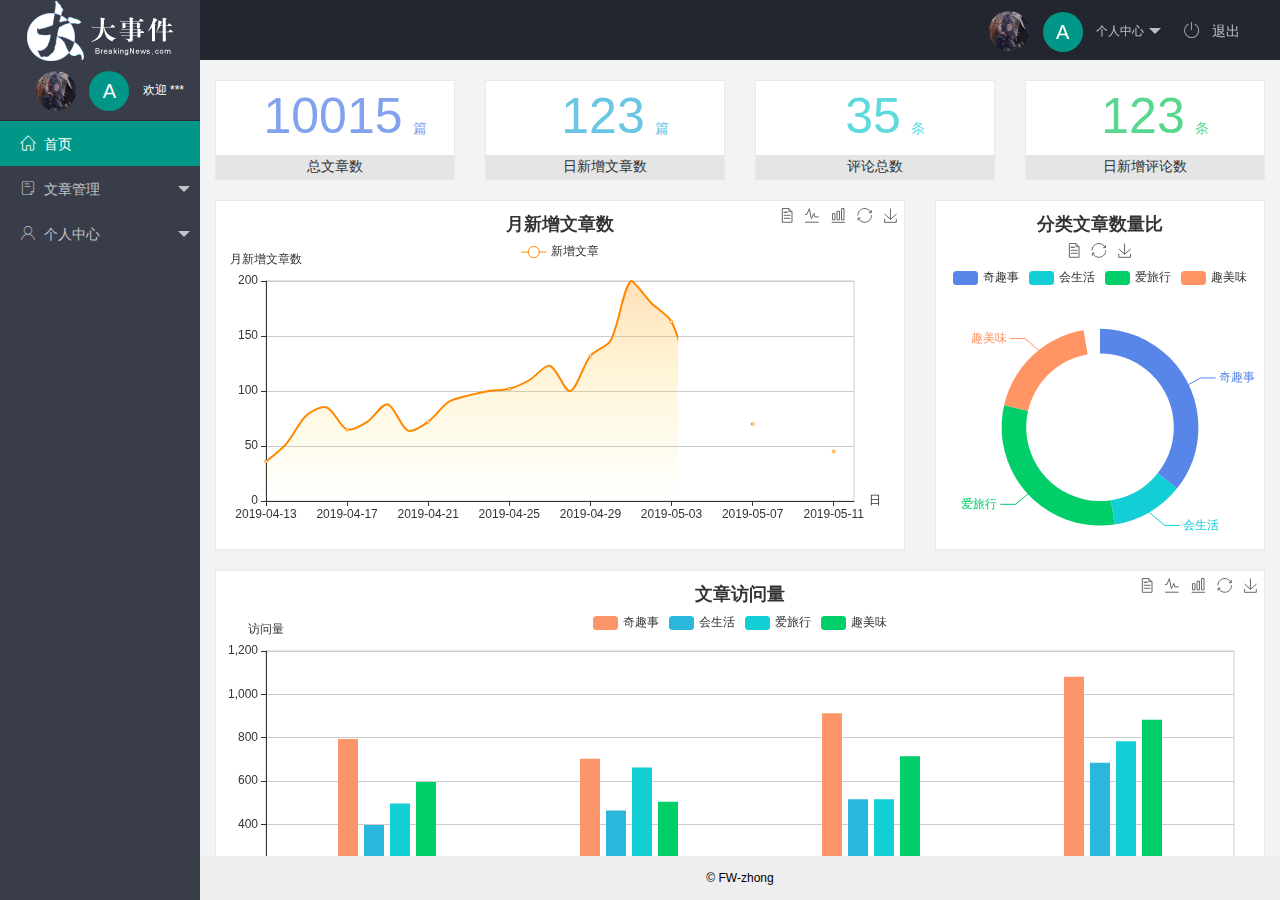
==== commit aefb7ede: "完成个人中心功能的开发" ====
--- a/大事件项目/index.html
+++ b/大事件项目/index.html
@@ -32,9 +32,9 @@
                         个人中心
                     </a>
                     <dl class="layui-nav-child">
-                        <dd><a href="">基本资料</a></dd>
-                        <dd><a href="">更换头像</a></dd>
-                        <dd><a href="">重置密码</a></dd>
+                        <dd><a href="./user/user_info.html" target="fm">基本资料</a></dd>
+                        <dd><a href="./user/uer_avatar.html" target="fm">更换头像</a></dd>
+                        <dd><a href="./user/user_pwd.html" target="fm">重置密码</a></dd>
                     </dl>
                 </li>
                 <li class="layui-nav-item">
@@ -67,9 +67,9 @@
                         <a href="javascript:;">
                             <span class="iconfont icon-user"></span>个人中心</a>
                         <dl class="layui-nav-child">
-                            <dd><a href="javascript:;"><i class="layui-icon layui-icon-app"></i> 基本资料</a></dd>
-                            <dd><a href="javascript:;"><i class="layui-icon layui-icon-app"></i> 更换头像</a></dd>
-                            <dd><a href="javascript:;"><i class="layui-icon layui-icon-app"></i> 重置密码</a></dd>
+                            <dd><a href="./user/user_info.html" target="fm"><i class="layui-icon layui-icon-app"></i> 基本资料</a></dd>
+                            <dd><a href="./user/uer_avatar.html" target="fm"><i class="layui-icon layui-icon-app"></i> 更换头像</a></dd>
+                            <dd><a href="./user/user_pwd.html" target="fm"><i class="layui-icon layui-icon-app"></i> 重置密码</a></dd>
                         </dl>
                     </li>
                 </ul>
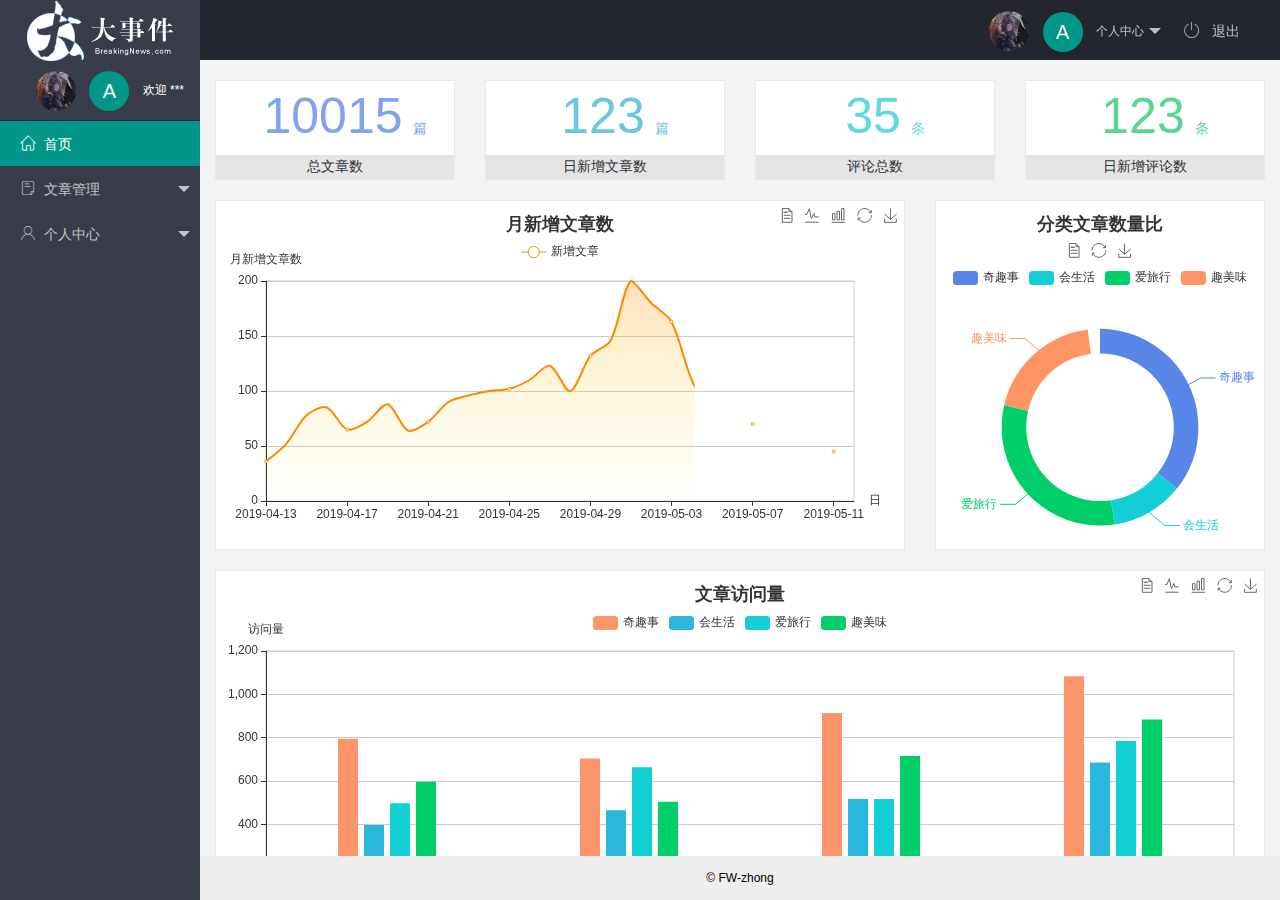
==== commit 90d0a2fd: "完成文章管理相关功能的开发" ====
--- a/大事件项目/index.html
+++ b/大事件项目/index.html
@@ -58,9 +58,9 @@
                         <a class="" href="javascript:;">
                             <span class="iconfont icon-16"></span>文章管理</a>
                         <dl class="layui-nav-child">
-                            <dd><a href="javascript:;"><i class="layui-icon layui-icon-app"></i> 文章类别</a></dd>
-                            <dd><a href="javascript:;"><i class="layui-icon layui-icon-app"></i> 文章列表</a></dd>
-                            <dd><a href="javascript:;"><i class="layui-icon layui-icon-app"></i> 发布文章</a></dd>
+                            <dd><a href="./article/art_cate.html" target="fm"><i class="layui-icon layui-icon-app"></i> 文章类别</a></dd>
+                            <dd><a href="./article/art_list.html" target="fm"><i class="layui-icon layui-icon-app"></i> 文章列表</a></dd>
+                            <dd><a href="./article/art_pub.html" target="fm"><i class="layui-icon layui-icon-app"></i> 发布文章</a></dd>
                         </dl>
                     </li>
                     <li class="layui-nav-item">
